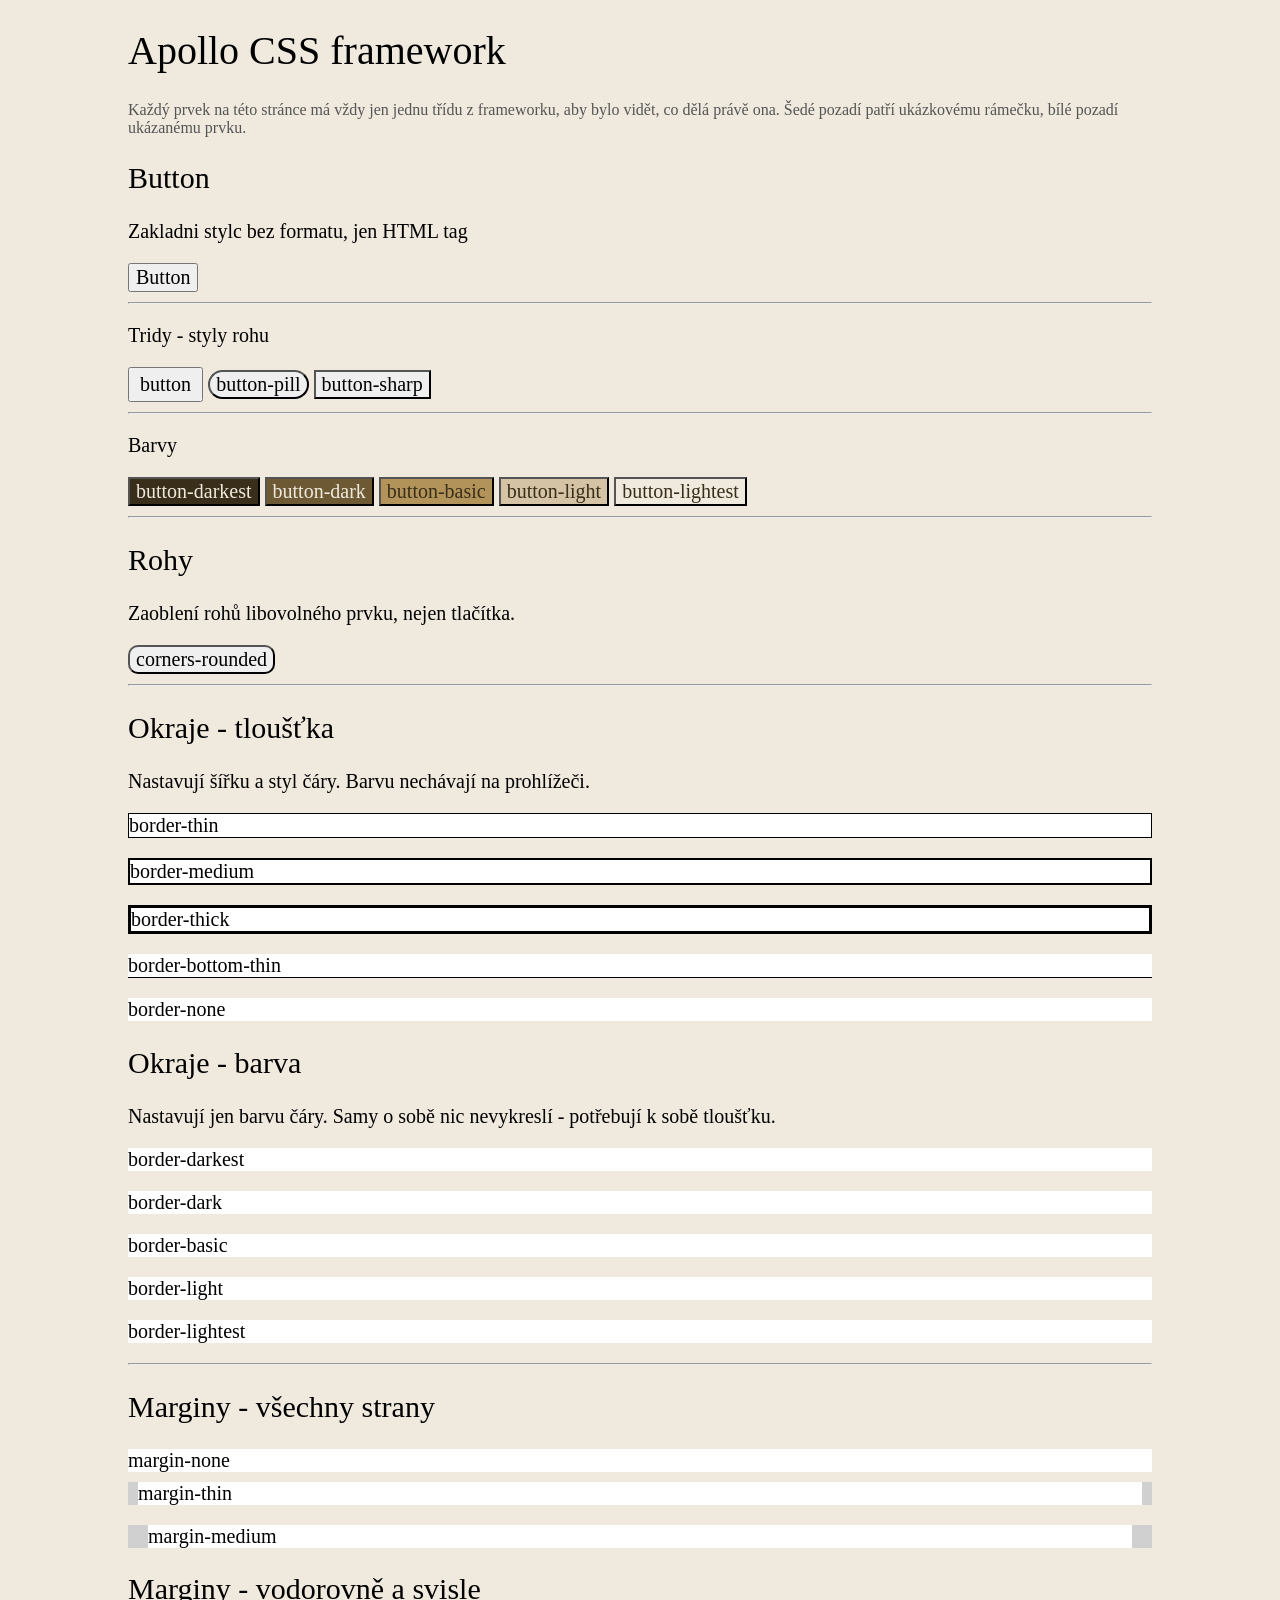
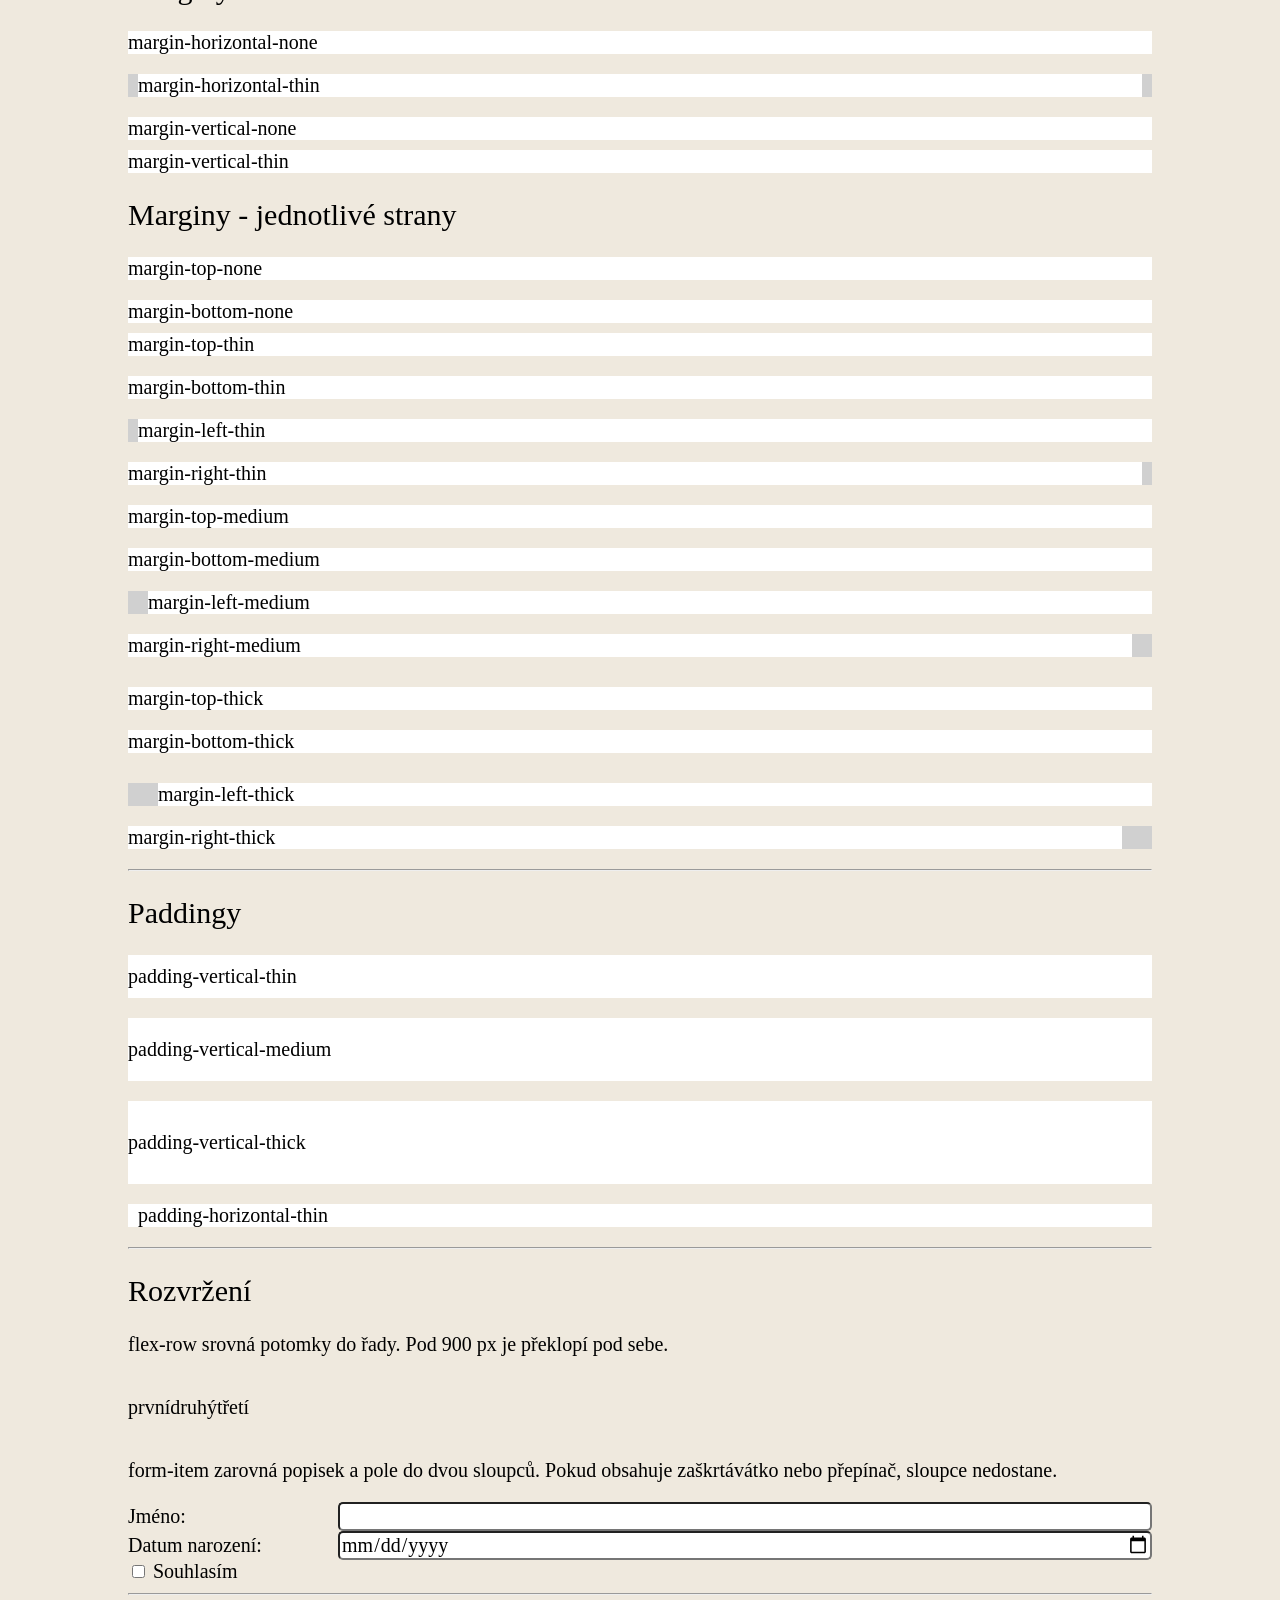
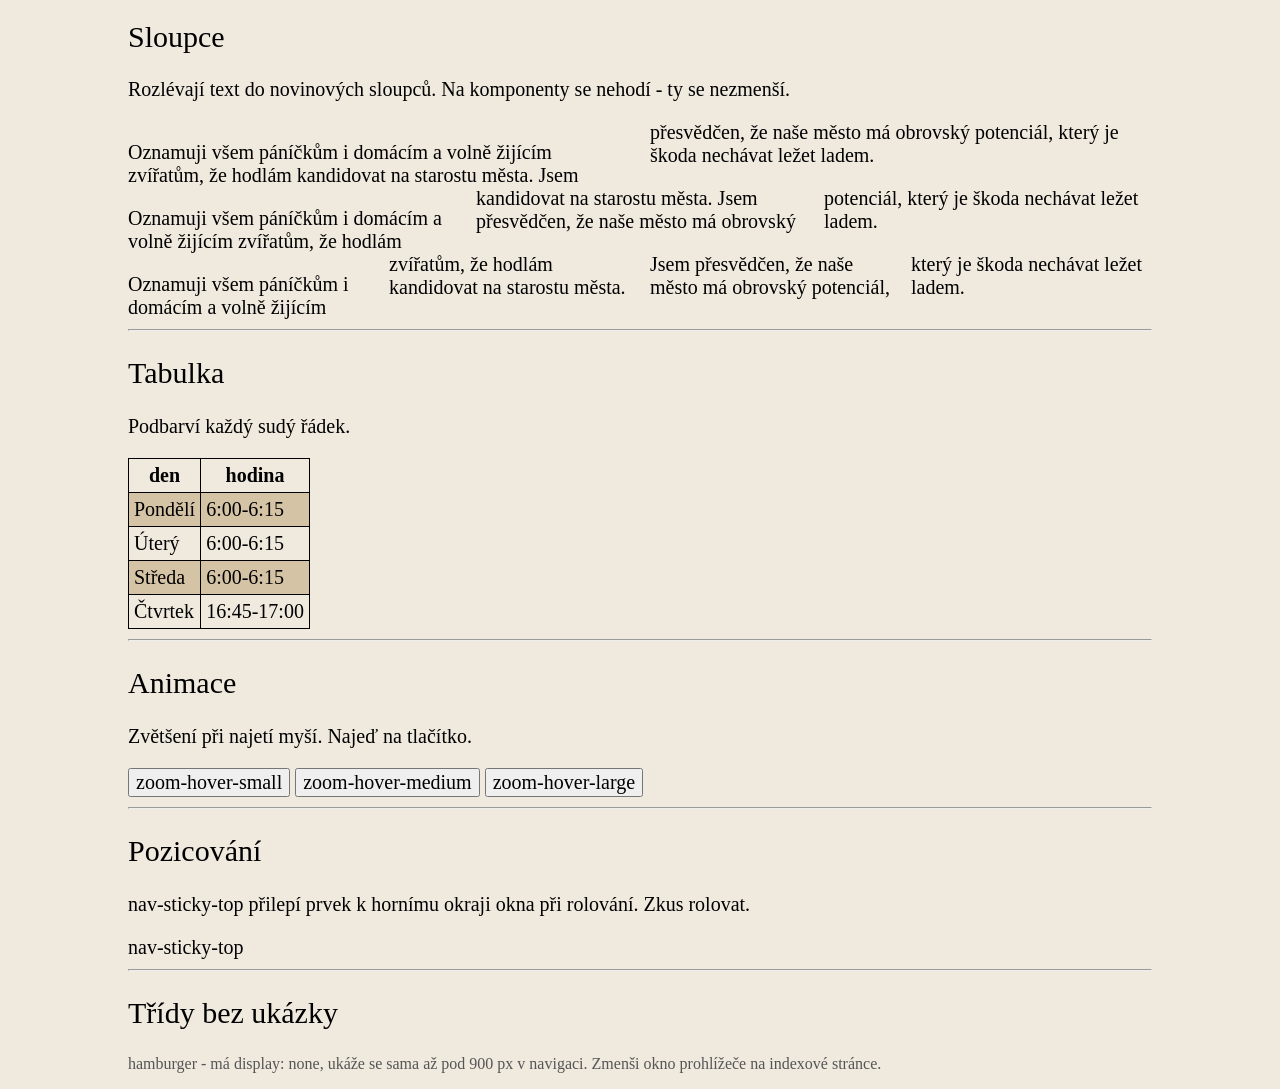
==== framework.html @ a393a8d0 "přidán přehled CSS "frameworku"" ====
<!DOCTYPE html>
<html lang="cs">
<head>
    <meta charset="UTF-8">
    <meta name="viewport" content="width=device-width, initial-scale=1.0">
    <link rel="stylesheet" href="style.css">
    <title>Apollo CSS framework</title>
    <style>
        /* Styly jen pro tuto ukázkovou stránku, nejsou součástí frameworku.
           Rámují ukázky, aby byly vidět marginy a paddingy. */
        .ukazka {
            background-color: #d0d0d0;
            margin-bottom: 0.5em;
        }
        .ukazka>* {
            background-color: #ffffff;
        }
        .popis {
            font-size: 0.8em;
            color: #555;
        }
    </style>
</head>
<body>
    <h1>Apollo CSS framework</h1>
    <p class="popis">Každý prvek na této stránce má vždy jen jednu třídu z frameworku, aby bylo
        vidět, co dělá právě ona. Šedé pozadí patří ukázkovému rámečku, bílé pozadí ukázanému prvku.</p>

    <h2>Button</h2>
    <p>Zakladni stylc bez formatu, jen HTML tag</p>
    <button>Button</button>
    <hr>
    <p>Tridy - styly rohu</p>
    <button class="button">button</button>
    <button class="button-pill">button-pill</button>
    <button class="button-sharp">button-sharp</button>
<hr>
<p>Barvy</p>
 <button class="button-darkest">button-darkest</button>
 <button class="button-dark">button-dark</button>
  <button class="button-basic">button-basic</button>
  <button class="button-light">button-light</button>
  <button class="button-lightest">button-lightest</button>

    <hr>

    <h2>Rohy</h2>
    <p>Zaoblení rohů libovolného prvku, nejen tlačítka.</p>
    <button class="corners-rounded">corners-rounded</button>

    <hr>

    <h2>Okraje - tloušťka</h2>
    <p>Nastavují šířku a styl čáry. Barvu nechávají na prohlížeči.</p>
    <div class="ukazka">
        <p class="border-thin">border-thin</p>
    </div>
    <div class="ukazka">
        <p class="border-medium">border-medium</p>
    </div>
    <div class="ukazka">
        <p class="border-thick">border-thick</p>
    </div>
    <div class="ukazka">
        <p class="border-bottom-thin">border-bottom-thin</p>
    </div>
    <div class="ukazka">
        <p class="border-none">border-none</p>
    </div>

    <h2>Okraje - barva</h2>
    <p>Nastavují jen barvu čáry. Samy o sobě nic nevykreslí - potřebují k sobě tloušťku.</p>
    <div class="ukazka">
        <p class="border-darkest">border-darkest</p>
    </div>
    <div class="ukazka">
        <p class="border-dark">border-dark</p>
    </div>
    <div class="ukazka">
        <p class="border-basic">border-basic</p>
    </div>
    <div class="ukazka">
        <p class="border-light">border-light</p>
    </div>
    <div class="ukazka">
        <p class="border-lightest">border-lightest</p>
    </div>

    <hr>

    <h2>Marginy - všechny strany</h2>
    <div class="ukazka">
        <p class="margin-none">margin-none</p>
    </div>
    <div class="ukazka">
        <p class="margin-thin">margin-thin</p>
    </div>
    <div class="ukazka">
        <p class="margin-medium">margin-medium</p>
    </div>

    <h2>Marginy - vodorovně a svisle</h2>
    <div class="ukazka">
        <p class="margin-horizontal-none">margin-horizontal-none</p>
    </div>
    <div class="ukazka">
        <p class="margin-horizontal-thin">margin-horizontal-thin</p>
    </div>
    <div class="ukazka">
        <p class="margin-vertical-none">margin-vertical-none</p>
    </div>
    <div class="ukazka">
        <p class="margin-vertical-thin">margin-vertical-thin</p>
    </div>

    <h2>Marginy - jednotlivé strany</h2>
    <div class="ukazka">
        <p class="margin-top-none">margin-top-none</p>
    </div>
    <div class="ukazka">
        <p class="margin-bottom-none">margin-bottom-none</p>
    </div>
    <div class="ukazka">
        <p class="margin-top-thin">margin-top-thin</p>
    </div>
    <div class="ukazka">
        <p class="margin-bottom-thin">margin-bottom-thin</p>
    </div>
    <div class="ukazka">
        <p class="margin-left-thin">margin-left-thin</p>
    </div>
    <div class="ukazka">
        <p class="margin-right-thin">margin-right-thin</p>
    </div>
    <div class="ukazka">
        <p class="margin-top-medium">margin-top-medium</p>
    </div>
    <div class="ukazka">
        <p class="margin-bottom-medium">margin-bottom-medium</p>
    </div>
    <div class="ukazka">
        <p class="margin-left-medium">margin-left-medium</p>
    </div>
    <div class="ukazka">
        <p class="margin-right-medium">margin-right-medium</p>
    </div>
    <div class="ukazka">
        <p class="margin-top-thick">margin-top-thick</p>
    </div>
    <div class="ukazka">
        <p class="margin-bottom-thick">margin-bottom-thick</p>
    </div>
    <div class="ukazka">
        <p class="margin-left-thick">margin-left-thick</p>
    </div>
    <div class="ukazka">
        <p class="margin-right-thick">margin-right-thick</p>
    </div>

    <hr>

    <h2>Paddingy</h2>
    <div class="ukazka">
        <p class="padding-vertical-thin">padding-vertical-thin</p>
    </div>
    <div class="ukazka">
        <p class="padding-vertical-medium">padding-vertical-medium</p>
    </div>
    <div class="ukazka">
        <p class="padding-vertical-thick">padding-vertical-thick</p>
    </div>
    <div class="ukazka">
        <p class="padding-horizontal-thin">padding-horizontal-thin</p>
    </div>

    <hr>

    <h2>Rozvržení</h2>
    <p>flex-row srovná potomky do řady. Pod 900 px je překlopí pod sebe.</p>
    <div class="flex-row">
        <p>první</p>
        <p>druhý</p>
        <p>třetí</p>
    </div>

    <p>form-item zarovná popisek a pole do dvou sloupců. Pokud obsahuje zaškrtávátko nebo
        přepínač, sloupce nedostane.</p>
    <div class="form-item">
        <label for="ukazka-jmeno">Jméno:</label>
        <input type="text" id="ukazka-jmeno">
    </div>
    <div class="form-item">
        <label for="ukazka-datum">Datum narození:</label>
        <input type="date" id="ukazka-datum">
    </div>
    <div class="form-item">
        <input type="checkbox" id="ukazka-souhlas">
        <label for="ukazka-souhlas">Souhlasím</label>
    </div>

    <hr>

    <h2>Sloupce</h2>
    <p>Rozlévají text do novinových sloupců. Na komponenty se nehodí - ty se nezmenší.</p>
    <div class="columns-2">
        <p>Oznamuji všem páníčkům i domácím a volně žijícím zvířatům, že hodlám kandidovat na
            starostu města. Jsem přesvědčen, že naše město má obrovský potenciál, který je škoda
            nechávat ležet ladem.</p>
    </div>
    <div class="columns-3">
        <p>Oznamuji všem páníčkům i domácím a volně žijícím zvířatům, že hodlám kandidovat na
            starostu města. Jsem přesvědčen, že naše město má obrovský potenciál, který je škoda
            nechávat ležet ladem.</p>
    </div>
    <div class="columns-4">
        <p>Oznamuji všem páníčkům i domácím a volně žijícím zvířatům, že hodlám kandidovat na
            starostu města. Jsem přesvědčen, že naše město má obrovský potenciál, který je škoda
            nechávat ležet ladem.</p>
    </div>

    <hr>

    <h2>Tabulka</h2>
    <p>Podbarví každý sudý řádek.</p>
    <table class="table-striped-light">
        <tr>
            <th>den</th>
            <th>hodina</th>
        </tr>
        <tr>
            <td>Pondělí</td>
            <td>6:00-6:15</td>
        </tr>
        <tr>
            <td>Úterý</td>
            <td>6:00-6:15</td>
        </tr>
        <tr>
            <td>Středa</td>
            <td>6:00-6:15</td>
        </tr>
        <tr>
            <td>Čtvrtek</td>
            <td>16:45-17:00</td>
        </tr>
    </table>

    <hr>

    <h2>Animace</h2>
    <p>Zvětšení při najetí myší. Najeď na tlačítko.</p>
    <button class="zoom-hover-small">zoom-hover-small</button>
    <button class="zoom-hover-medium">zoom-hover-medium</button>
    <button class="zoom-hover-large">zoom-hover-large</button>

    <hr>

    <h2>Pozicování</h2>
    <p>nav-sticky-top přilepí prvek k hornímu okraji okna při rolování. Zkus rolovat.</p>
    <div class="nav-sticky-top">nav-sticky-top</div>

    <hr>

    <h2>Třídy bez ukázky</h2>
    <p class="popis">hamburger - má display: none, ukáže se sama až pod 900 px v navigaci.
        Zmenši okno prohlížeče na indexové stránce.</p>

</body>
</html>
---- style.css ----
:root {
    /* barvy */
    --color-basic: var(--camel);
    /* --color-lightest: var(--soft-linen);
    --color-light: var(--pale-oak); 
     --color-dark: var(--olive-wood);
    --color-darkest: var(--dark-khaki); */
    /* konkrétní pojmenované barvy z Coolors */
    /* https://coolors.co/d0d0b3-b2945b-5b6a11-b6d369-93c48b*/
    --soft-linen: #F2EDE3;
    --pale-oak: #D8C8AC;
    --camel: #B2945B;
    --olive-wood: #7D663B;
    --dark-khaki: #453921;
    --cream: #eaf4b9;
    --olive-leaf:#5b6a11;
    --lime-moss:#9abe37;
    --turquoise-surf:#28A3CC;
    --reddish-brown:#A5402D;
    --burgundy:#721121;
    --princeton-orange:#FF850A;
    --lobster-pink:#F15156;
    --apricot-cream:#FFCF99;

    --color-lightest: color-mix(in oklab, var(--color-basic), white 80%);
    --color-light:    color-mix(in oklab, var(--color-basic), white 45%);
    --color-dark:     color-mix(in oklab, var(--color-basic), black 30%);
    --color-darkest:  color-mix(in oklab, var(--color-basic), black 55%);



      /* sémantické barvy odvozené z camel — stejná světlost a tlumenost, jiný tón */
    --success: oklch(from var(--color-basic) l c 145);                       /* šalvějová zelená */
    --warning: oklch(from var(--color-basic) l calc(c * 1.5) 65);            /* jantarová */
    --error:   oklch(from var(--color-basic) calc(l - 0.1) calc(c * 1.8) 28); /* cihlová */

    /* tloušťky paddingu a marginu */
    --padding-margin-thin: 0.5em;
    --padding-margin-medium: 1em;
    --padding-margin-thick: 1.5em;
    /* tloušťky čar */
    --border-thin: 0.05em;
    /* font */
    --default-font-family: Cambria, Cochin, Georgia, Times, 'Times New Roman', serif;
}

/* smallest-smaller-medium-larger-largest */
/* lightest-light-medium-dark-darkest */

/* stylovani prvku */
body {
    width: 80%;
    background-color: var(--color-lightest);
    margin: auto;
    font-family: var(--default-font-family);
    font-size: 20px;
}

input,
button,
select,
textarea {
    font-family: inherit;
    font-size: 100%;
}

select {
    justify-self: start;   /* v grid buňce: nenatahuj se, drž se vlevo */
}

::selection {
    color: var(--color-lightest);
    background-color: var(--color-dark);
}

nav {
    width: 100%;
    background-color: var(--color-light);
}

nav>ul {
    list-style-type: none;
    display: flex;
    flex-direction: row;
    flex-wrap: wrap;
    justify-content: space-between;
}

blockquote {
    font-size: 25px;
    font-family: Georgia, 'Times New Roman', Times, serif;
    text-align: center;
}

table {
    table-layout: auto;
}

table,
td,
th {
    border: 1px solid black;
    border-collapse: collapse;
    padding: 0.25em;
}

/* button {
    padding: 0 1em;
    border-bottom-left-radius: 50%;
    border-bottom-right-radius: 50%;
    border-top-left-radius: 50%;
    border-top-right-radius: 50%;
} */

form input[type="checkbox"],
form input[type="radio"] {
    display: inline;
    margin: 0em 0.25em;
}

select {
    border-color: var(--color-darkest);
    border-width: 0.05em;
    background-color: var(--color-lightest);
    border-bottom-left-radius: 5px;
    border-bottom-right-radius: 5px;
    border-top-left-radius: 5px;
    border-top-right-radius: 5px;
}

textarea {
    margin-top: 0.5em;
    margin-bottom: 0.5em;
    display: block;
    border-bottom-left-radius: 5px;
    border-bottom-right-radius: 5px;
    border-top-left-radius: 5px;
    border-top-right-radius: 5px;
    width: 100%;
    /* vyplní rodiče na úzkém displeji */
    max-width: 30em;
    /* ...ale na širokém se zastaví */
    box-sizing: border-box;
    resize: vertical;
}

input {
    border-bottom-left-radius: 5px;
    border-bottom-right-radius: 5px;
    border-top-left-radius: 5px;
    border-top-right-radius: 5px;
}

nav>ul>li>a {
    text-decoration: none;
    font-size: 24px;
    text-wrap: wrap;
    padding: 0.2em;
    color: var(--color-darkest);
}

h1 {
    font-weight: lighter;
}

h2 {
    font-weight: lighter;
}

h3{
    font-weight: lighter;
}

/* idecka */

#apollo {
    margin-top: 5%;
    min-width: 200px;
    width: 100%;
}

#banner {
    width: 100%;
}

#messages {
    display: block;
}

#pawprint {
    width: 20%;
    height: 20%;
    transform: rotate(325deg);
}

#signature {
    width: 65%;
}

#icons {
    display: flex;
    flex-direction: row;
    height: 50px;
    justify-content: space-between;
}


#table-consultation {
    min-width: 200px;
    display: flex;
    flex-direction: row;
    flex-wrap: wrap;
    gap: 1em;
}

#consultation-reservation {
    min-width: 200px;
}

/* budouci framework */

/* sjednocení barvy zaškrtlých inputů se schématem */
input {
    accent-color: var(--color-basic);
}

/* desktop: hamburger a checkbox neexistují, menu je normální lišta */
.hamburger,
#menu-toggle {
    display: none;
}

.form-item {
    /* display: block;
    width: 100%; */
     display: grid;
    grid-template-columns: 10em 1fr;  /* sloupec labelů, sloupec inputů */
    gap: 0.5em;
    align-items: center;              /* svisle na střed řádku */
}

/* ...ale form-item, který V SOBĚ MÁ checkbox nebo radio, grid nedostane */
.form-item:has(input[type="checkbox"]),
.form-item:has(input[type="radio"]) {
    display: block;
}

.flex-row {
    display: flex;
    flex-direction: row;
}

/* #region tlačítka */
.button {
    padding: 0.2em 0.5em;
}

.button-pill {
    border-bottom-left-radius: 20px;
    border-bottom-right-radius: 20px;
    border-top-left-radius: 20px;
    border-top-right-radius: 20px;
}

.button-sharp {
    border-bottom-left-radius: 0px;
    border-bottom-right-radius: 0px;
    border-top-left-radius: 0px;
    border-top-right-radius: 0px;
}

/* #endregion */

/* #region tlačítka - barvy */

.button-darkest {
    background-color: var(--color-darkest);
    color: var(--color-lightest);
}

.button-dark {
    background-color: var(--color-dark);
    color: var(--color-lightest);
}

.button-basic {
    background-color: var(--color-basic);
    color: var(--color-darkest);
}

.button-light {
    background-color: var(--color-light);
    color: var(--color-darkest);
}

.button-lightest {
    background-color: var(--color-lightest);
    color: var(--color-darkest);
}

/* #endregion */


/* #region buttony - animace */
.button:hover {
    box-shadow: 4px 4px #1c170d;
}

.button:active {
    box-shadow: none;
    top: 6px;
}

/* #endregion */


/* #region rohy */

.corners-rounded {
    border-bottom-left-radius: 10px;
    border-bottom-right-radius: 10px;
    border-top-left-radius: 10px;
    border-top-right-radius: 10px;
}

/* #endregion */

/* #region margins */

.margin-none {
    margin: 0em
}

.margin-horizontal-none {
    margin-left: 0em;
    margin-right: 0em;
}

.margin-vertical-none {
    margin-top: 0em;
    margin-bottom: 0em;
}

.margin-top-none {
    margin-top: 0em;
}

.margin-bottom-none {
    margin-bottom: 0em;
}

.margin-thin {
    margin: var(--padding-margin-thin)
}

.margin-horizontal-thin {
    margin-left: var(--padding-margin-thin);
    margin-right: var(--padding-margin-thin);
}

.margin-right-thin {
    margin-right: var(--padding-margin-thin);
}

.margin-left-thin {
    margin-left: var(--padding-margin-thin);
}

.margin-top-thin {
    margin-top: var(--padding-margin-thin);
}

.margin-bottom-thin {
    margin-bottom: var(--padding-margin-thin);
}

.margin-right-medium {
    margin-right: var(--padding-margin-medium);
}

.margin-left-medium {
    margin-left: var(--padding-margin-medium);
}

.margin-top-medium {
    margin-top: var(--padding-margin-medium);
}

.margin-bottom-medium {
    margin-bottom: var(--padding-margin-medium);
}

.margin-right-thick {
    margin-right: var(--padding-margin-thick);
}

.margin-left-thick {
    margin-left: var(--padding-margin-thick);
}

.margin-top-thick {
    margin-top: var(--padding-margin-thick);
}

.margin-bottom-thick {
    margin-bottom: var(--padding-margin-thick);
}


.margin-vertical-thin {
    margin-top: var(--padding-margin-thin);
    margin-bottom: var(--padding-margin-thin);
}

.margin-medium {
    margin: var(--padding-margin-medium);
}

.padding-vertical-thin {
    padding-top: var(--padding-margin-thin);
    padding-bottom: var(--padding-margin-thin);
}

.padding-vertical-medium {
    padding-top: var(--padding-margin-medium);
    padding-bottom: var(--padding-margin-medium);
}

.padding-vertical-thick {
    padding-top: var(--padding-margin-thick);
    padding-bottom: var(--padding-margin-thick);
}

.padding-horizontal-thin {
    padding-left: var(--padding-margin-thin);
    padding-right: var(--padding-margin-thin);
}

.nav-sticky-top {
    position: sticky;
    top: 0;
    z-index: 10;
}

/* #endregion */

/* tabulka s prouzky */

.table-striped-light tr:nth-child(even) {
    background-color: var(--color-light);
}

/* #region okraje */

.border-darkest {
    border-color: var(--color-darkest);
}

.border-dark {
    border-color: var(--color-dark);
}

.border-basic {
    border-color: var(--color-basic);
}

.border-light {
    border-color: var(--color-light);
}

.border-lightest {
    border-color: var(--color-lightest);
}

.border-none {
    border-width: 0px;
}

.border-thin {
    border-width: var(--border-thin);
    border-style: solid;
}

.border-bottom-thin {
    border-top: 0px;
    border-left: 0px;
    border-right: 0px;
    border-bottom-width: var(--border-thin);
    border-style: solid;
}

.border-medium {
    border-width: 0.1em;
    border-style: solid;
}

.border-thick {
    border-width: 0.15em;
    border-style: solid;
}

/* #endregion */


/* #region sloupce  */
.columns-2 {
    column-count: 2;
}

.columns-3 {
    column-count: 3;
}

.columns-4 {
    column-count: 4;
}

/* #endregion */

/* #region animace */
.zoom-hover-small:hover {
    transform: scale(1.25, 1.25);
    transition-duration: 0.3s;
}

.zoom-hover-small:not(:hover) {
    transform: scale(1, 1);
    transition-duration: 0.3s;
}

.zoom-hover-medium:hover {
    transform: scale(1.5, 1.5);
    transition-duration: 0.3s;
}

.zoom-hover-medium:not(:hover) {
    transform: scale(1, 1);
    transition-duration: 0.3s;
}

.zoom-hover-large:hover {
    transform: scale(2, 2);
    transition-duration: 0.3s;
}

.zoom-hover-large:not(:hover) {
    transform: scale(1, 1);
    transition-duration: 0.3s;
}

/* #endregion */

/* #region media queries */

@media (max-width: 900px) {
    nav>ul {
        display: none;             /* menu schované... */
    }

    .flex-row {
        flex-direction: column;
    }
.hamburger {
        display: block;            /* objeví se ☰ */
        font-size: 24px;
        cursor: pointer;
        color: var(--color-darkest);
        padding: 0.2em;
    }

       #menu-toggle:checked ~ ul {    /* ...dokud se neklikne na ☰ */
        display: flex;
        flex-direction: column;    /* tvoje původní pravidlo, jen se přesune sem */
    }
}

@media (max-width: 500px) {
    nav>ul {
        flex-direction: column;
    }

    .flex-row {
        flex-direction: column;
    }
    .form-item {
        grid-template-columns: 1fr;   /* jeden sloupec = label nad inputem */
    }
}

/* #endregion */
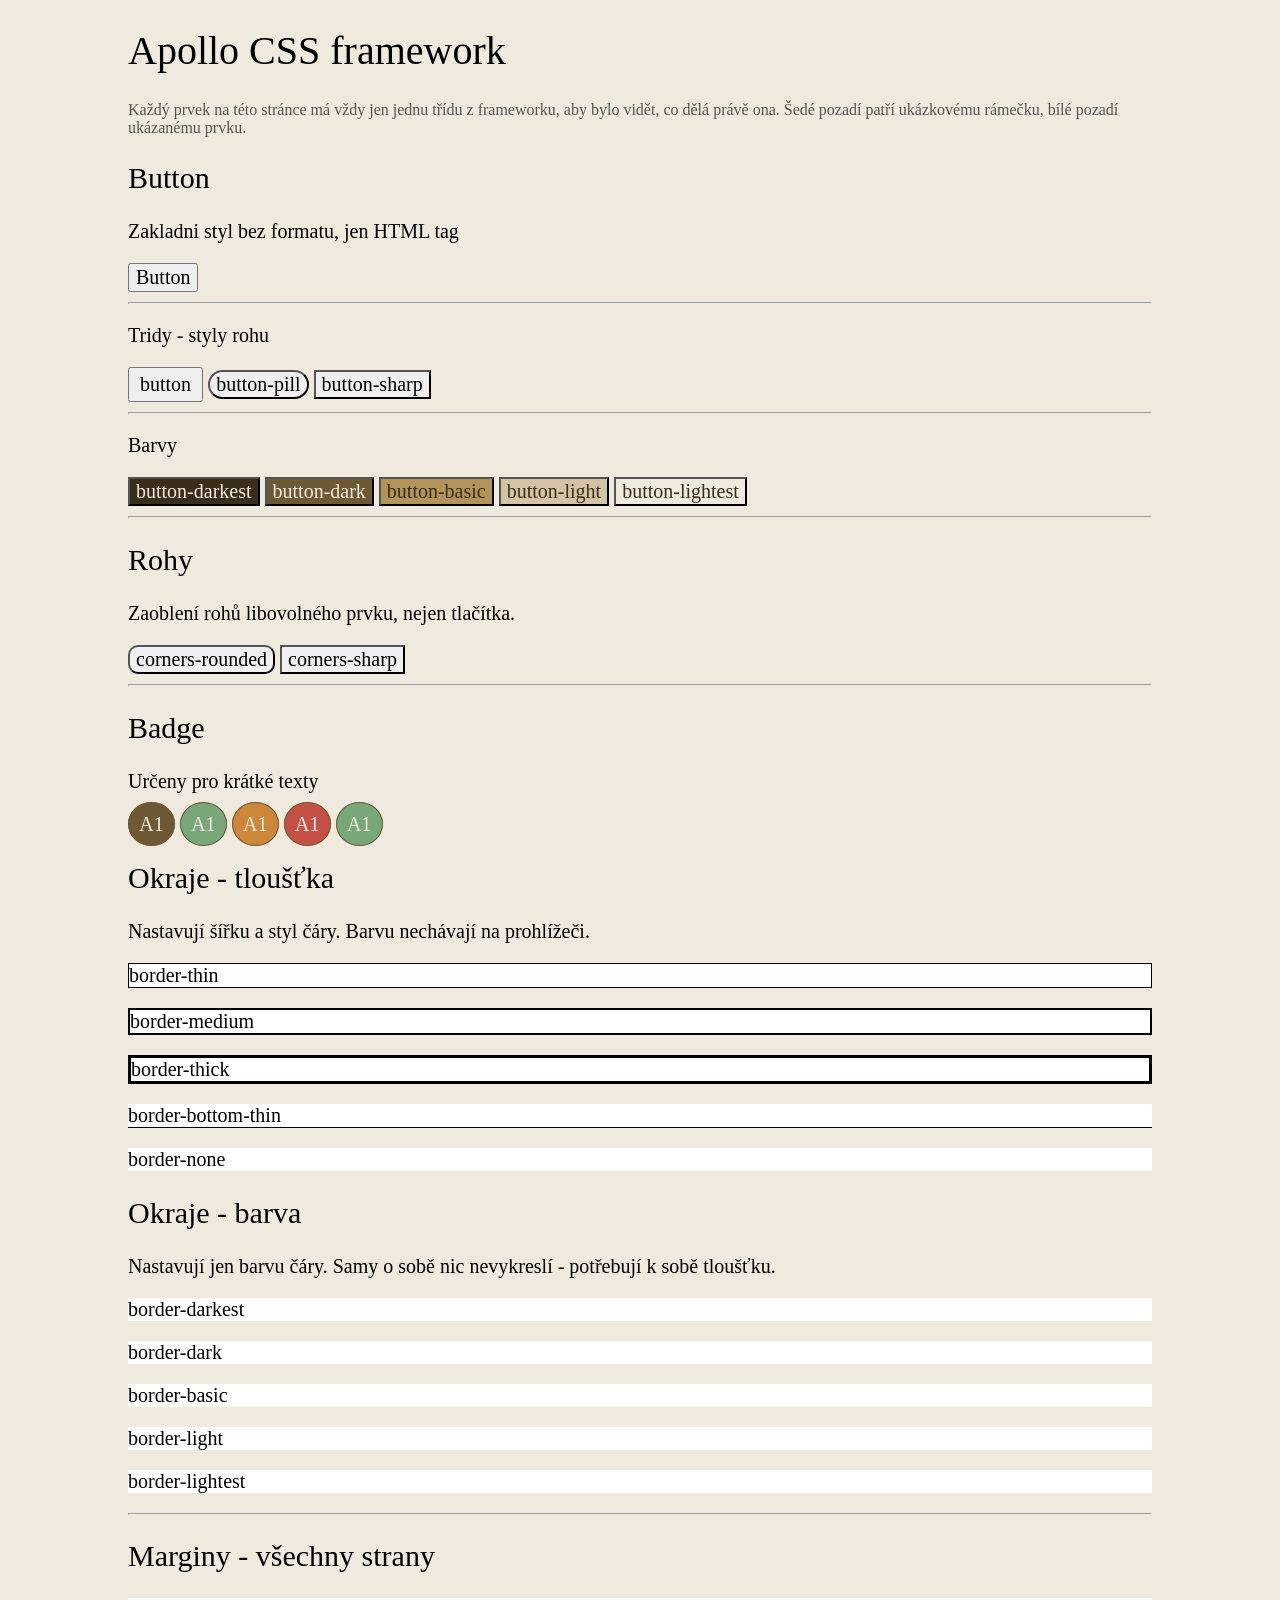
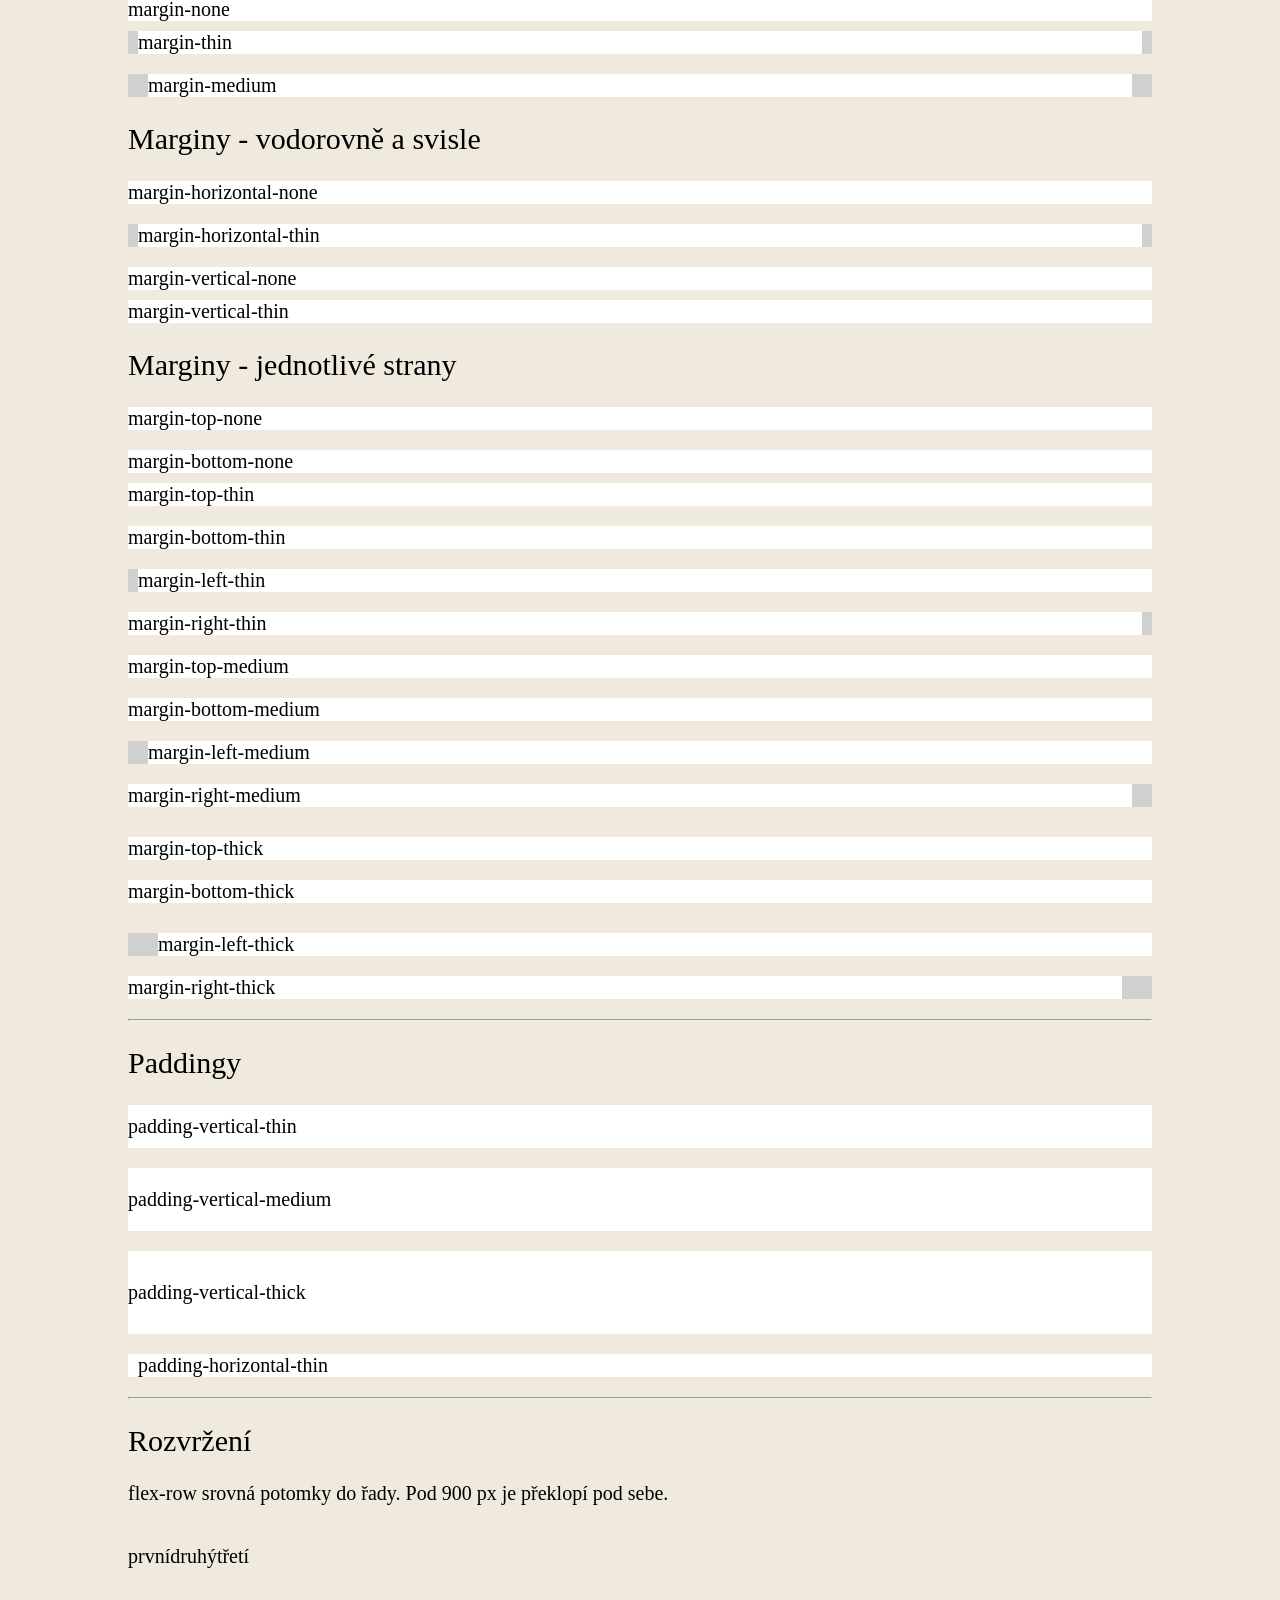
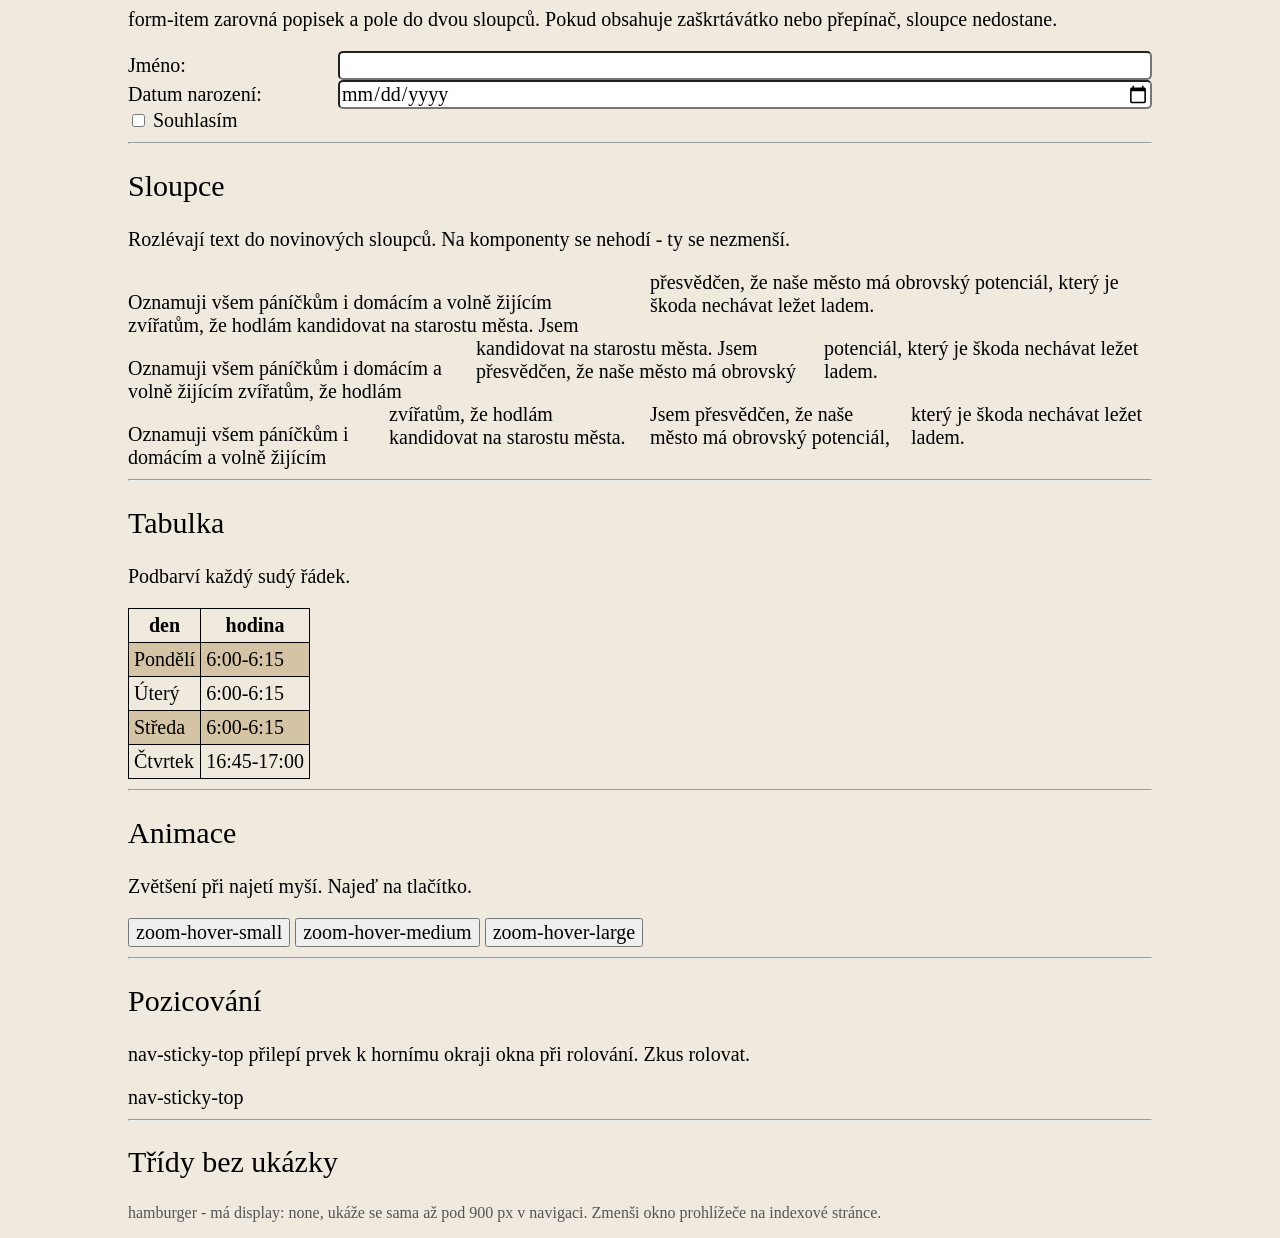
==== commit 9885a528: "přidán badge" ====
--- a/framework.html
+++ b/framework.html
@@ -27,7 +27,7 @@
         vidět, co dělá právě ona. Šedé pozadí patří ukázkovému rámečku, bílé pozadí ukázanému prvku.</p>
 
     <h2>Button</h2>
-    <p>Zakladni stylc bez formatu, jen HTML tag</p>
+    <p>Zakladni styl bez formatu, jen HTML tag</p>
     <button>Button</button>
     <hr>
     <p>Tridy - styly rohu</p>
@@ -47,8 +47,18 @@
     <h2>Rohy</h2>
     <p>Zaoblení rohů libovolného prvku, nejen tlačítka.</p>
     <button class="corners-rounded">corners-rounded</button>
-
-    <hr>
+        <button class="corners-sharp">corners-sharp</button>
+
+    <hr>
+
+    <h2>Badge</h2>
+    <p>Určeny pro krátké texty</p>
+    <span class="badge-dark">A1</span>
+    <span class="badge-success">A1</span>
+    <span class="badge-warning">A1</span>
+    <span class="badge-error">A1</span>
+    <span class="badge-success">A1</span>
+
 
     <h2>Okraje - tloušťka</h2>
     <p>Nastavují šířku a styl čáry. Barvu nechávají na prohlížeči.</p>
--- a/style.css
+++ b/style.css
@@ -317,13 +317,54 @@
 /* #region rohy */
 
 .corners-rounded {
-    border-bottom-left-radius: 10px;
-    border-bottom-right-radius: 10px;
-    border-top-left-radius: 10px;
-    border-top-right-radius: 10px;
-}
-
-/* #endregion */
+    border-radius: 10px;
+}
+
+.corners-sharp {
+    border-radius: 0px;
+}
+
+/* #endregion */
+
+.badge-dark{
+    border-color: var(--color-dark);
+    border-width: var(--border-thin);
+    border-style: solid;
+    border-radius: 50%;
+    background-color: var(--color-dark);
+    padding: 1%;
+    color: var(--color-lightest);
+}
+
+.badge-success{
+    border-color: var(--color-dark);
+    border-width: var(--border-thin);
+    border-style: solid;
+    border-radius: 50%;
+    background-color: var(--success);
+    padding: 1%;
+    color: var(--color-lightest);
+}
+
+.badge-warning{
+    border-color: var(--color-dark);
+    border-width: var(--border-thin);
+    border-style: solid;
+    border-radius: 50%;
+    background-color: var(--warning);
+    padding: 1%;
+    color: var(--color-lightest);
+}
+
+.badge-error{
+    border-color: var(--color-dark);
+    border-width: var(--border-thin);
+    border-style: solid;
+    border-radius: 50%;
+    background-color: var(--error);
+    padding: 1%;
+    color: var(--color-lightest);
+}
 
 /* #region margins */
 
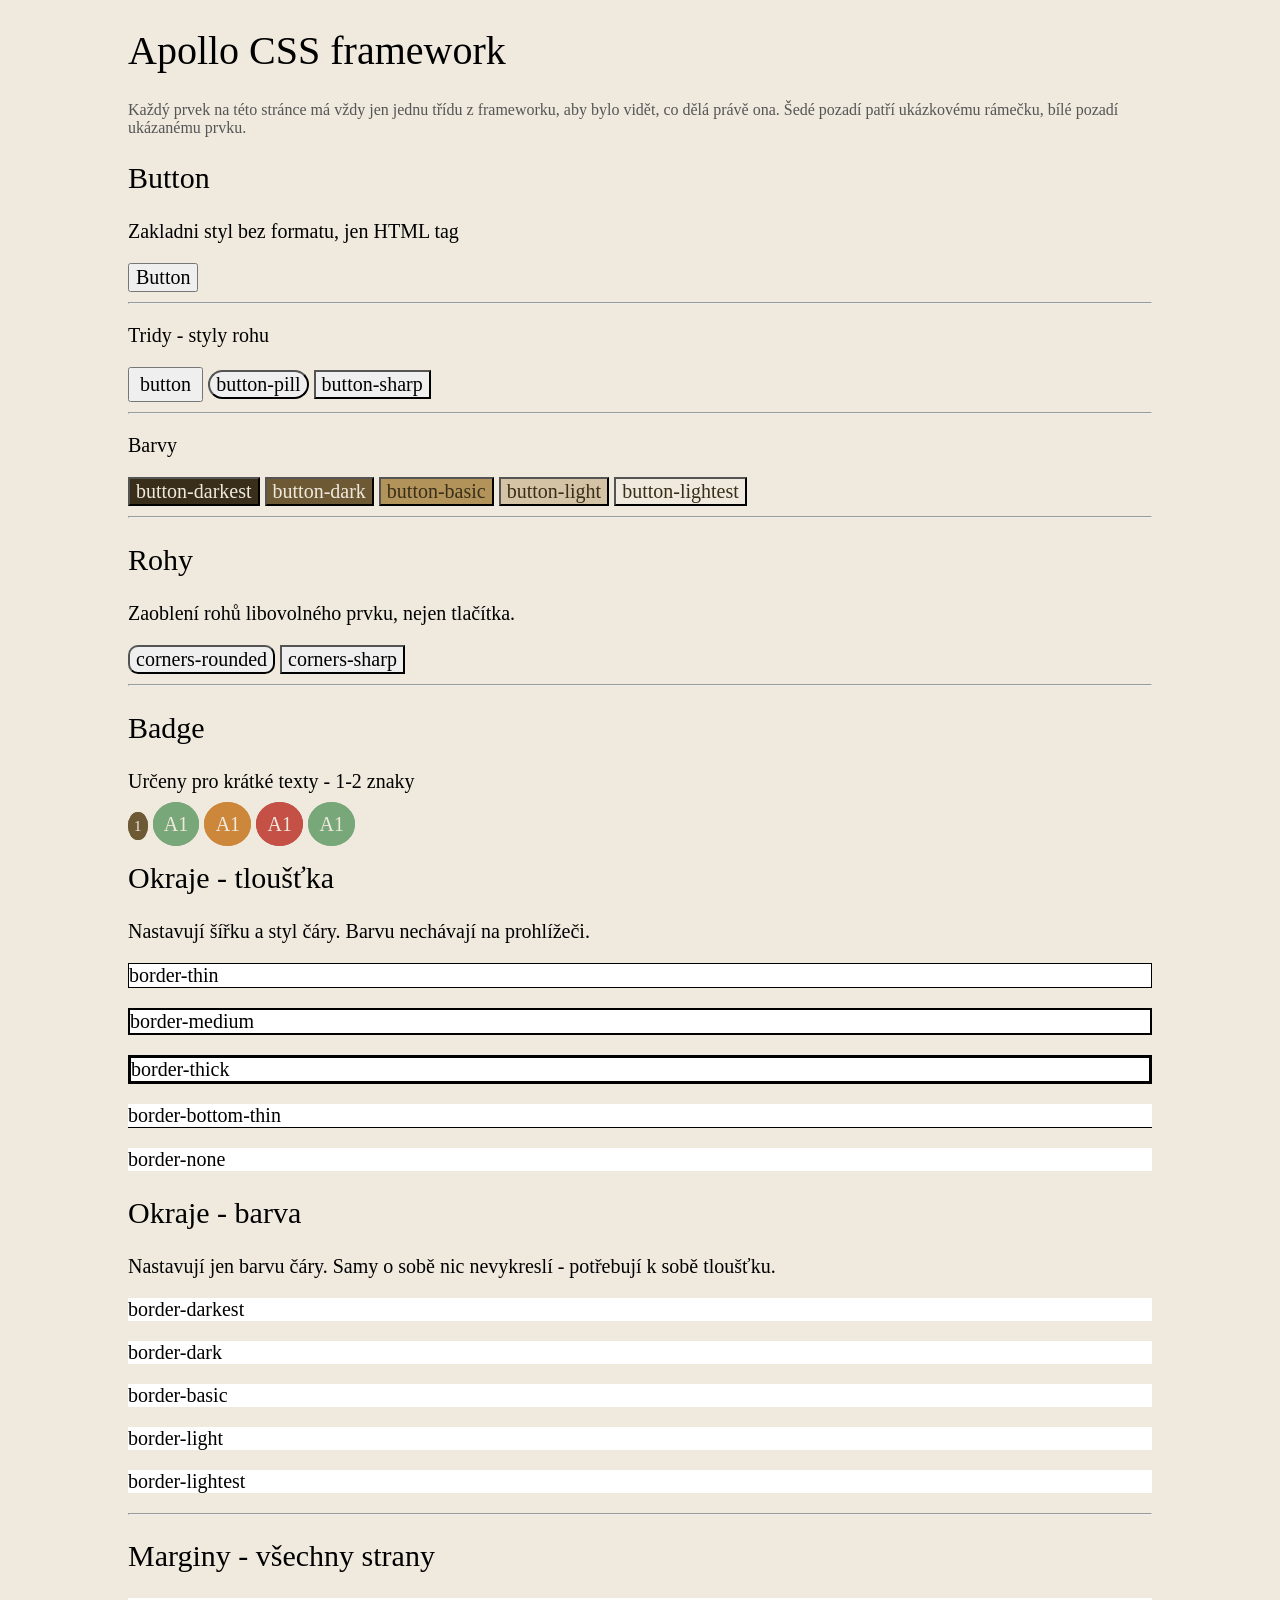
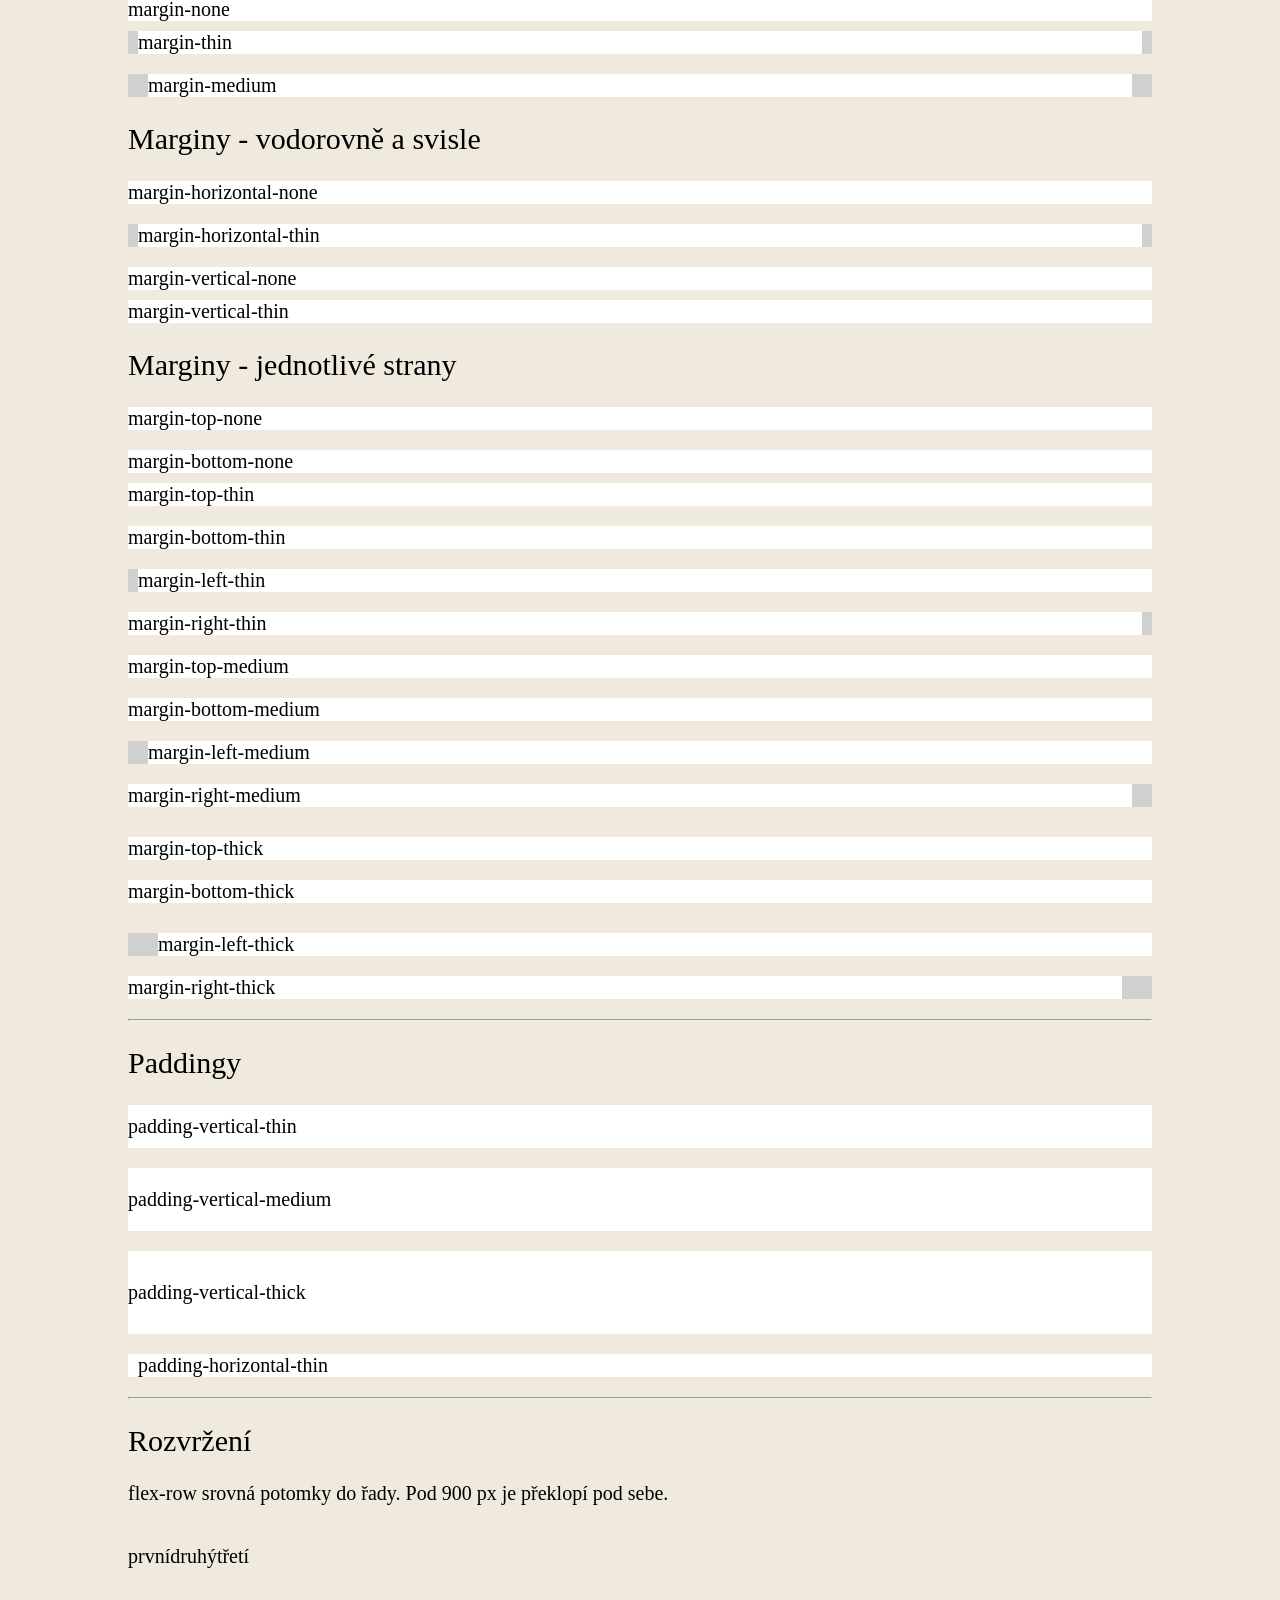
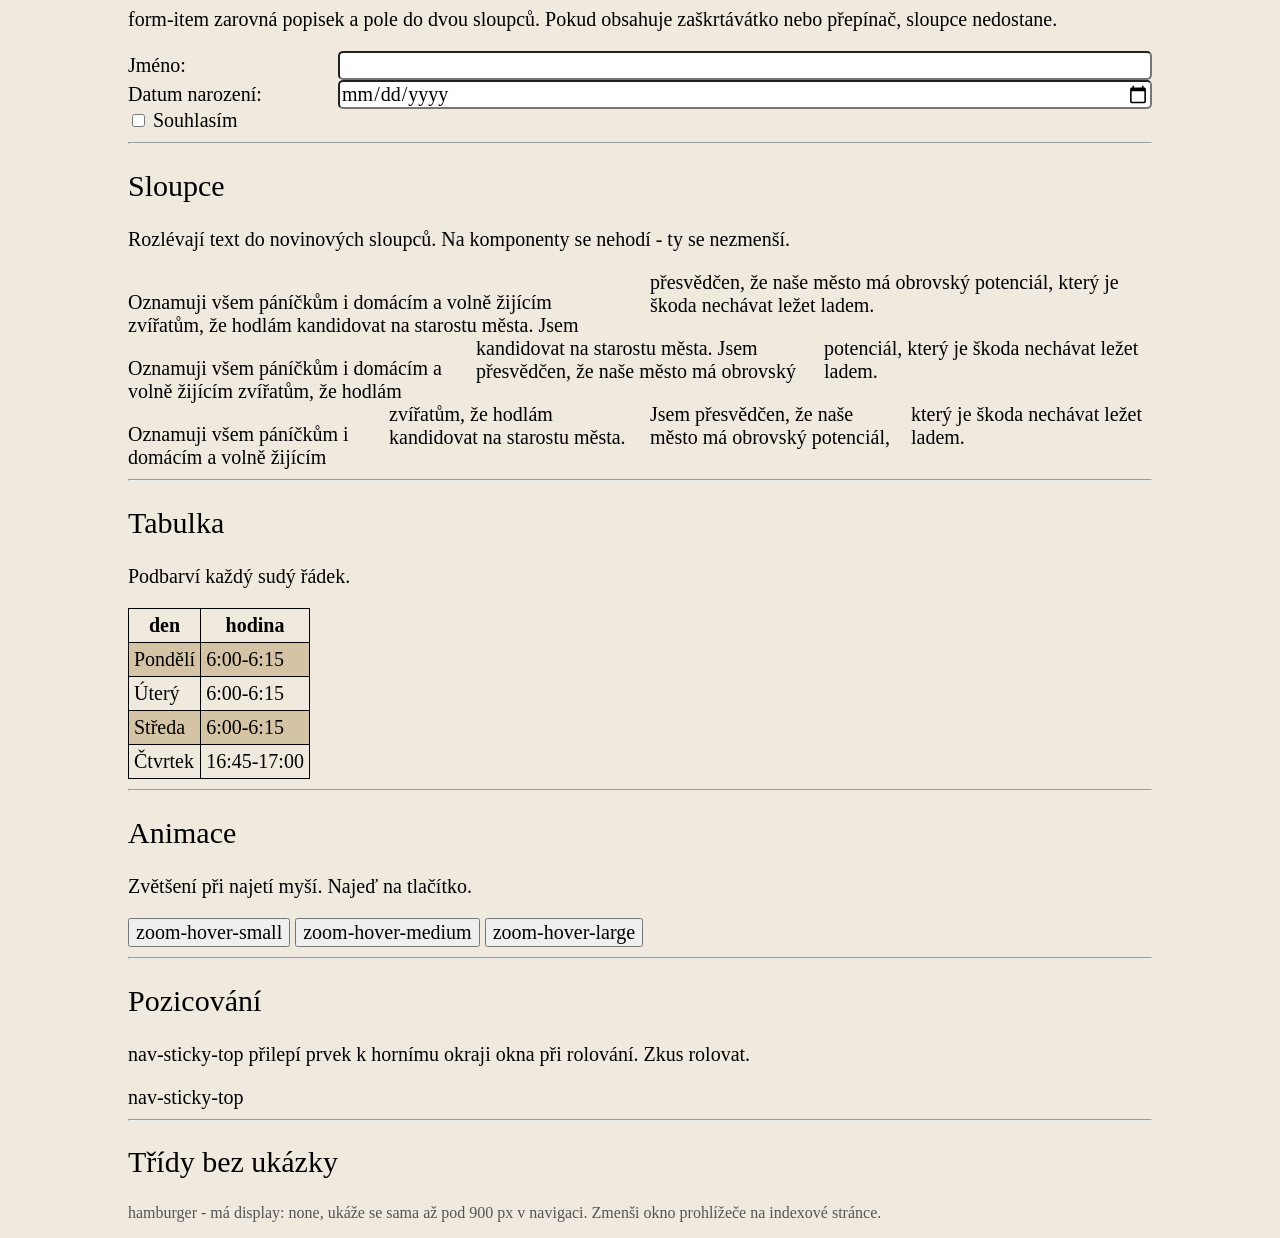
==== commit 49cebd32: "ladění badge (nehotové!)" ====
--- a/framework.html
+++ b/framework.html
@@ -52,8 +52,8 @@
     <hr>
 
     <h2>Badge</h2>
-    <p>Určeny pro krátké texty</p>
-    <span class="badge-dark">A1</span>
+    <p>Určeny pro krátké texty - 1-2 znaky</p>
+    <span class="badge-dark">1</span>
     <span class="badge-success">A1</span>
     <span class="badge-warning">A1</span>
     <span class="badge-error">A1</span>
--- a/style.css
+++ b/style.css
@@ -30,9 +30,9 @@
 
 
       /* sémantické barvy odvozené z camel — stejná světlost a tlumenost, jiný tón */
-    --success: oklch(from var(--color-basic) l c 145);                       /* šalvějová zelená */
-    --warning: oklch(from var(--color-basic) l calc(c * 1.5) 65);            /* jantarová */
-    --error:   oklch(from var(--color-basic) calc(l - 0.1) calc(c * 1.8) 28); /* cihlová */
+    --color-success: oklch(from var(--color-basic) l c 145);                       /* šalvějová zelená */
+    --color-warning: oklch(from var(--color-basic) l calc(c * 1.5) 65);            /* jantarová */
+    --color-error:   oklch(from var(--color-basic) calc(l - 0.1) calc(c * 1.8) 28); /* cihlová */
 
     /* tloušťky paddingu a marginu */
     --padding-margin-thin: 0.5em;
@@ -326,45 +326,61 @@
 
 /* #endregion */
 
+/* #region badges*/
+
+.badge-lightest{
+    border-color: var(--color-lightest);
+    border-width: var(--border-thin);
+    border-style: solid;
+    border-radius: 50%;
+    background-color: var(--color-lightest);
+    padding: 1%;
+    color: var(--color-lightest);
+}
+
+
 .badge-dark{
     border-color: var(--color-dark);
     border-width: var(--border-thin);
     border-style: solid;
     border-radius: 50%;
     background-color: var(--color-dark);
+    padding: 5px;
+    font-size: 15px;
+    color: var(--color-lightest);
+}
+
+.badge-success{
+    border-color: var(--color-success);
+    border-width: var(--border-thin);
+    border-style: solid;
+    border-radius: 50%;
+    background-color: var(--color-success);
     padding: 1%;
     color: var(--color-lightest);
 }
 
-.badge-success{
-    border-color: var(--color-dark);
+.badge-warning{
+    border-color: var(--color-warning);
     border-width: var(--border-thin);
     border-style: solid;
     border-radius: 50%;
-    background-color: var(--success);
+    background-color: var(--color-warning);
     padding: 1%;
     color: var(--color-lightest);
 }
 
-.badge-warning{
-    border-color: var(--color-dark);
+.badge-error{
+    border-color: var(--color-error);
     border-width: var(--border-thin);
     border-style: solid;
     border-radius: 50%;
-    background-color: var(--warning);
+    background-color: var(--color-error);
     padding: 1%;
     color: var(--color-lightest);
 }
-
-.badge-error{
-    border-color: var(--color-dark);
-    border-width: var(--border-thin);
-    border-style: solid;
-    border-radius: 50%;
-    background-color: var(--error);
-    padding: 1%;
-    color: var(--color-lightest);
-}
+/* #endregion */
+
 
 /* #region margins */
 
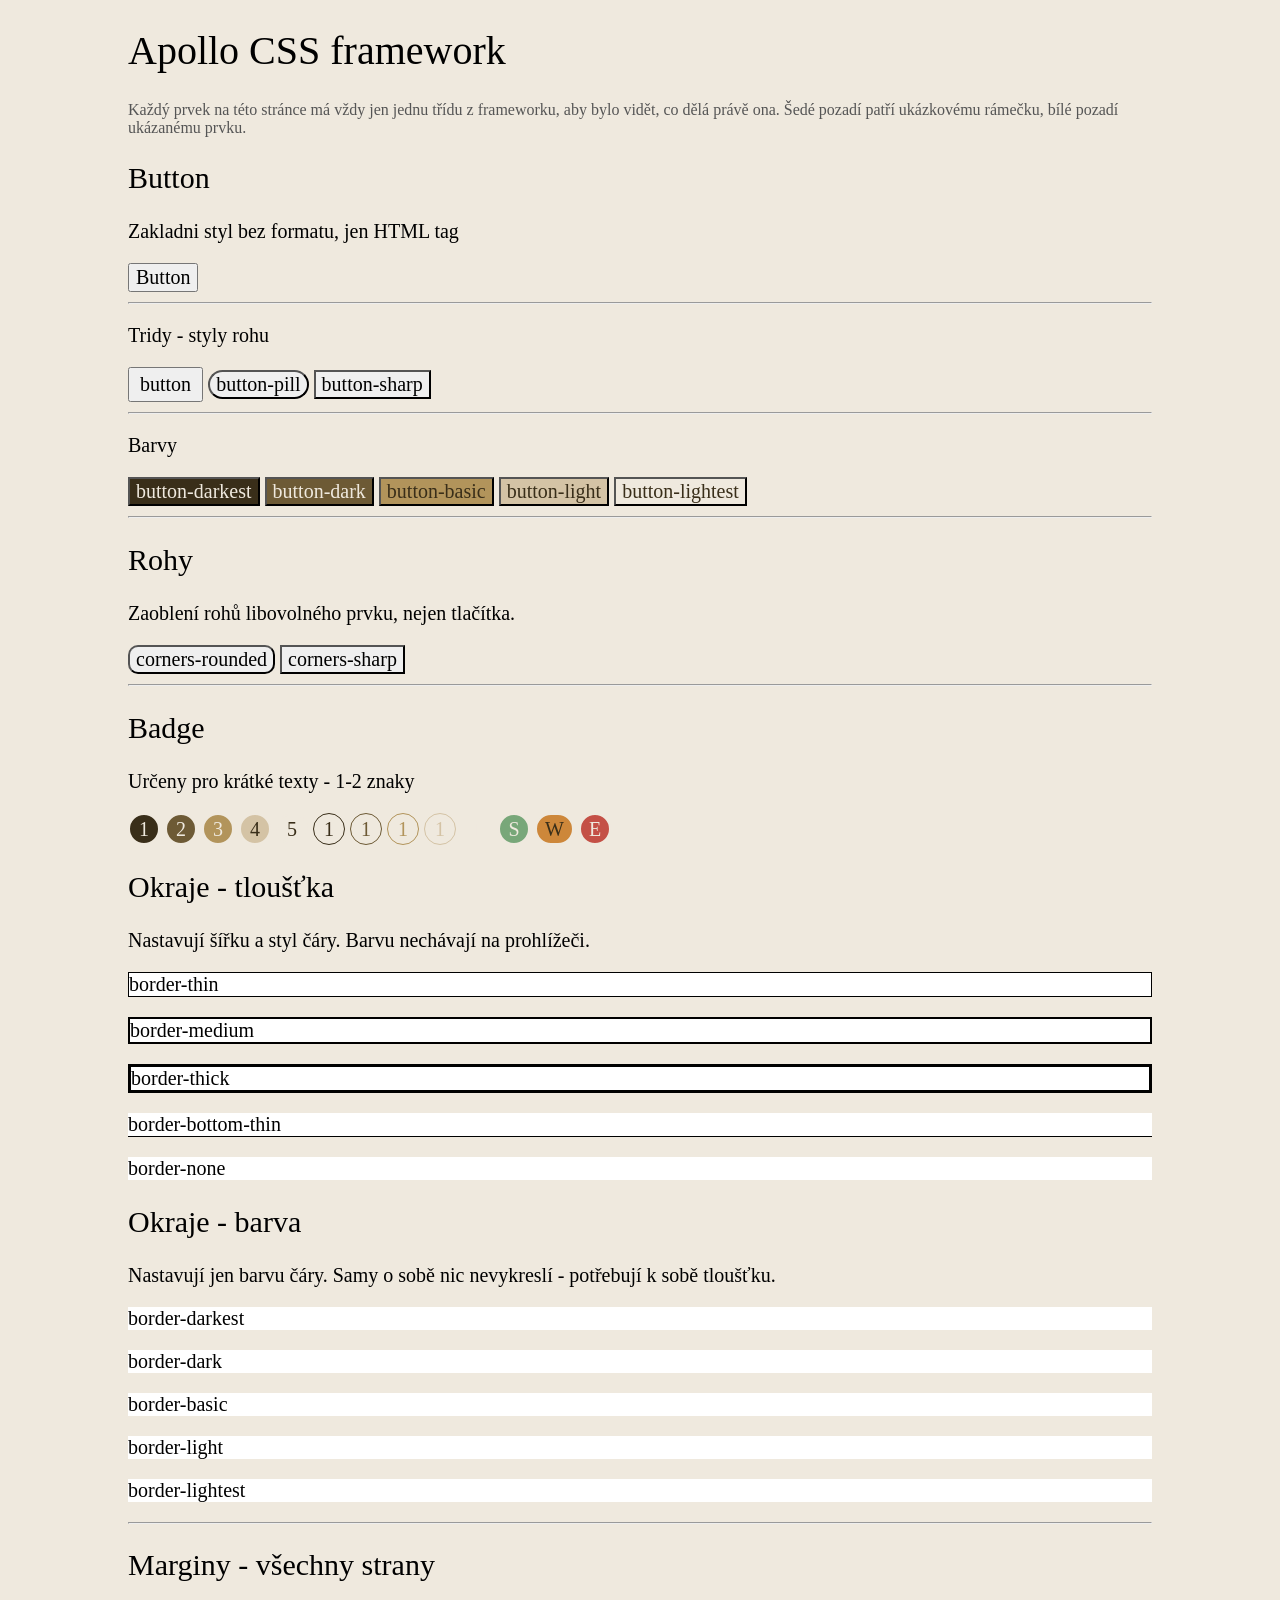
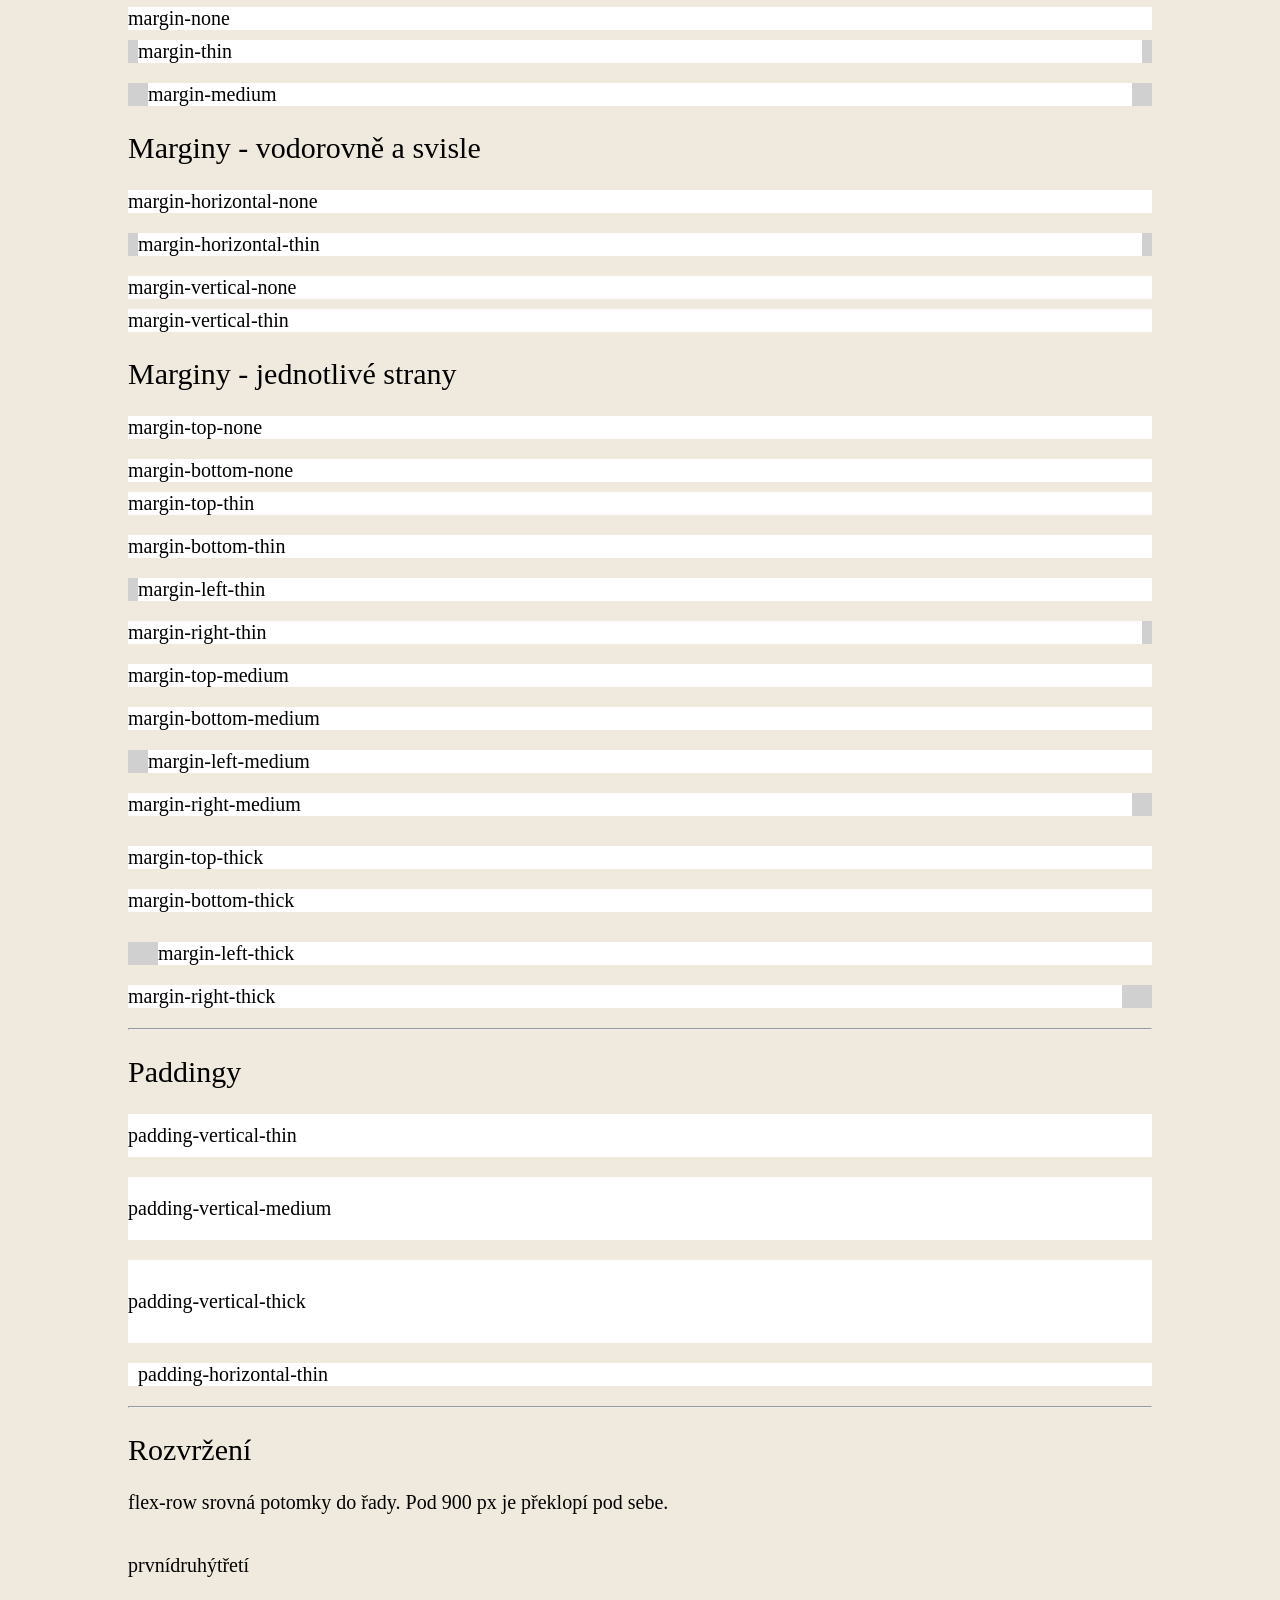
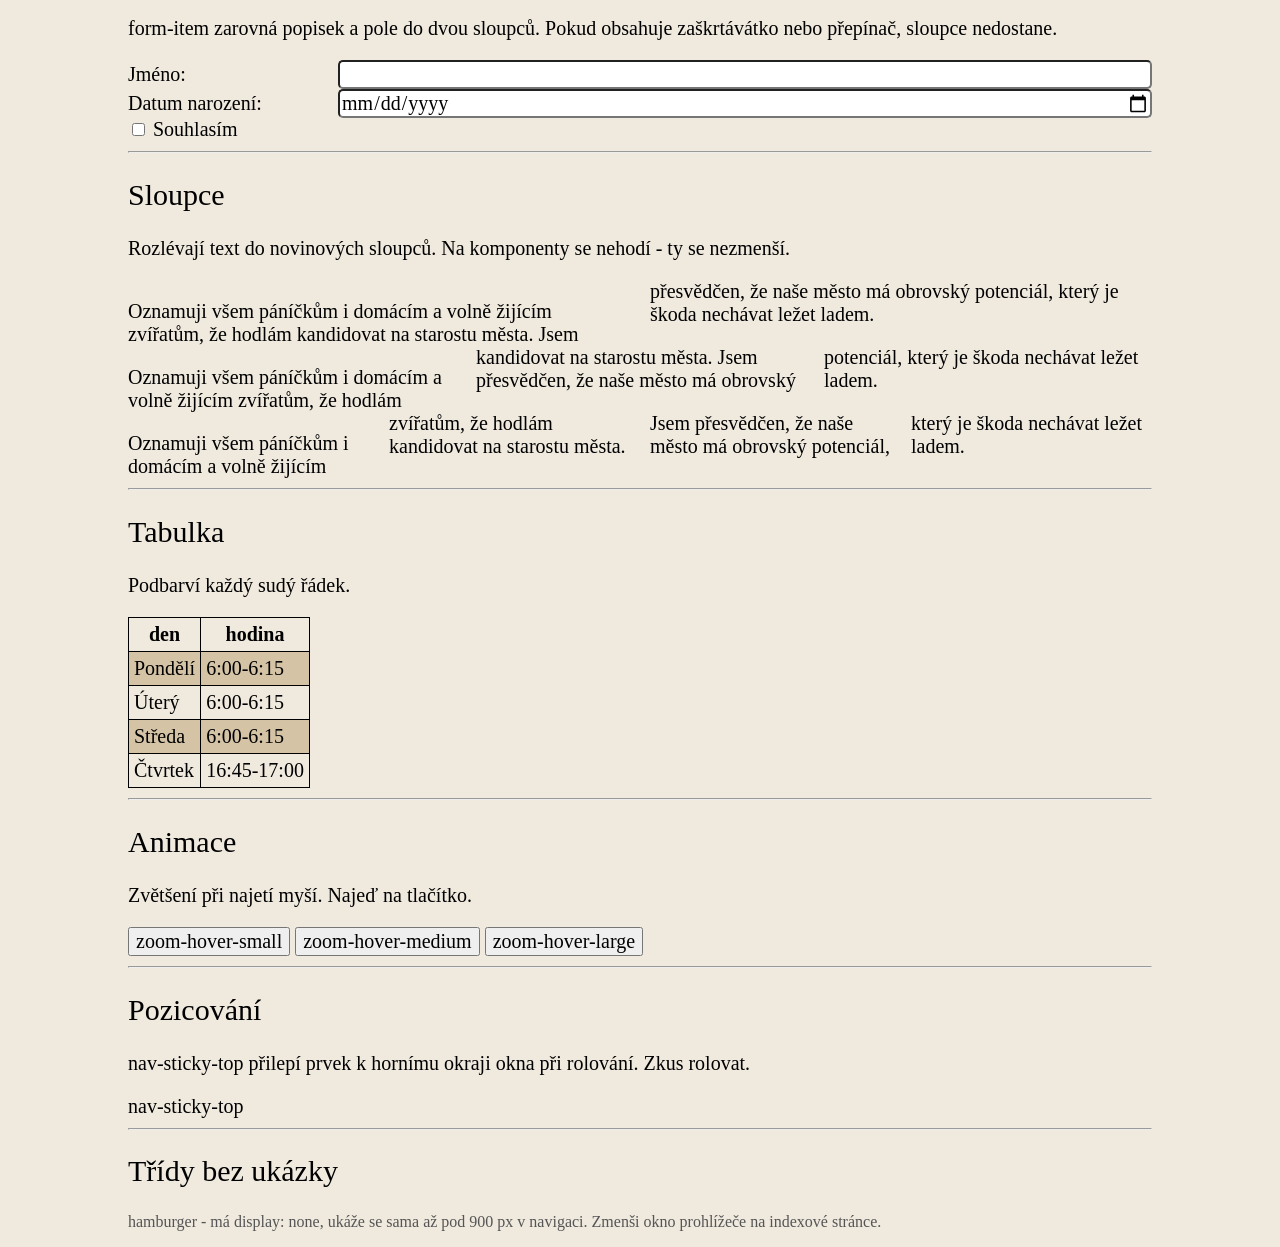
==== commit f9f63ec3: "přepracování a doplnění badges" ====
--- a/framework.html
+++ b/framework.html
@@ -53,11 +53,20 @@
 
     <h2>Badge</h2>
     <p>Určeny pro krátké texty - 1-2 znaky</p>
-    <span class="badge-dark">1</span>
-    <span class="badge-success">A1</span>
-    <span class="badge-warning">A1</span>
-    <span class="badge-error">A1</span>
-    <span class="badge-success">A1</span>
+    <span class="badge badge-darkest">1</span>
+    <span class="badge badge-dark">2</span>
+    <span class="badge badge-basic">3</span>
+    <span class="badge badge-light">4</span>
+    <span class="badge badge-lightest">5</span>
+    <span class="badge badge-outline-darkest">1</span>
+    <span class="badge badge-outline-dark">1</span>
+    <span class="badge badge-outline-basic">1</span>
+    <span class="badge badge-outline-light">1</span>
+    <span class="badge badge-outline-lightest">1</span>
+
+    <span class="badge badge-success">S</span>
+    <span class="badge badge-warning">W</span>
+    <span class="badge badge-error">E</span>
 
 
     <h2>Okraje - tloušťka</h2>
--- a/style.css
+++ b/style.css
@@ -42,6 +42,8 @@
     --border-thin: 0.05em;
     /* font */
     --default-font-family: Cambria, Cochin, Georgia, Times, 'Times New Roman', serif;
+    /* zaobleni rohu */
+    --radius-pill: 50rem; 
 }
 
 /* smallest-smaller-medium-larger-largest */
@@ -256,17 +258,11 @@
 }
 
 .button-pill {
-    border-bottom-left-radius: 20px;
-    border-bottom-right-radius: 20px;
-    border-top-left-radius: 20px;
-    border-top-right-radius: 20px;
+border-radius: var(--radius-pill);
 }
 
 .button-sharp {
-    border-bottom-left-radius: 0px;
-    border-bottom-right-radius: 0px;
-    border-top-left-radius: 0px;
-    border-top-right-radius: 0px;
+   border-radius: 0px;
 }
 
 /* #endregion */
@@ -328,57 +324,90 @@
 
 /* #region badges*/
 
-.badge-lightest{
-    border-color: var(--color-lightest);
-    border-width: var(--border-thin);
-    border-style: solid;
-    border-radius: 50%;
+/* #region badge */
+.badge {
+    display: inline-flex;
+    align-items: center;
+    justify-content: center;
+    min-width: 1.6em;
+    height: 1.6em;
+    box-sizing: border-box;
+    padding: 0 0.4em;
+    line-height: 1;
+    border-radius: var(--radius-pill);
+    text-align: center;
+    border: 2px solid var(--color-lightest);   /*prstenec v barvě pozadí*/
+}
+
+.badge-darkest {
+    background-color: var(--color-darkest);
+    color: var(--color-lightest);
+}
+
+.badge-dark {
+    background-color: var(--color-dark);
+    color: var(--color-lightest);
+}
+
+.badge-basic {
+    background-color: var(--color-basic);
+    color: var(--color-lightest);
+}
+
+.badge-light {
+    background-color: var(--color-light);
+    color: var(--color-darkest);
+}
+
+.badge-lightest {
     background-color: var(--color-lightest);
-    padding: 1%;
-    color: var(--color-lightest);
-}
-
-
-.badge-dark{
-    border-color: var(--color-dark);
-    border-width: var(--border-thin);
-    border-style: solid;
-    border-radius: 50%;
-    background-color: var(--color-dark);
-    padding: 5px;
-    font-size: 15px;
-    color: var(--color-lightest);
-}
-
-.badge-success{
-    border-color: var(--color-success);
-    border-width: var(--border-thin);
-    border-style: solid;
-    border-radius: 50%;
+    color: var(--color-darkest);
+}
+
+.badge-success {
     background-color: var(--color-success);
-    padding: 1%;
-    color: var(--color-lightest);
-}
-
-.badge-warning{
-    border-color: var(--color-warning);
-    border-width: var(--border-thin);
-    border-style: solid;
-    border-radius: 50%;
+    color: var(--color-lightest);
+}
+.badge-warning {
     background-color: var(--color-warning);
-    padding: 1%;
-    color: var(--color-lightest);
-}
-
-.badge-error{
-    border-color: var(--color-error);
-    border-width: var(--border-thin);
-    border-style: solid;
-    border-radius: 50%;
+    color: var(--color-darkest);
+}
+.badge-error {
     background-color: var(--color-error);
-    padding: 1%;
-    color: var(--color-lightest);
-}
+    color: var(--color-lightest);
+}
+
+.badge-outline-darkest {
+    border: var(--border-thin) solid var(--color-darkest);
+    color: var(--color-darkest);
+    /* žádné background-color */
+}
+
+.badge-outline-dark {
+    border: var(--border-thin) solid var(--color-dark);
+    color: var(--color-dark);
+    /* žádné background-color */
+}
+
+.badge-outline-basic {
+    border: var(--border-thin) solid var(--color-basic);
+    color: var(--color-basic);
+    /* žádné background-color */
+}
+
+.badge-outline-light {
+    border: var(--border-thin) solid var(--color-light);
+    color: var(--color-light);
+    /* žádné background-color */
+}
+
+.badge-outline-lightest {
+    border: var(--border-thin) solid var(--color-lightest);
+    color: var(--color-lightest);
+    /* žádné background-color */
+}
+
+
 /* #endregion */
 
 
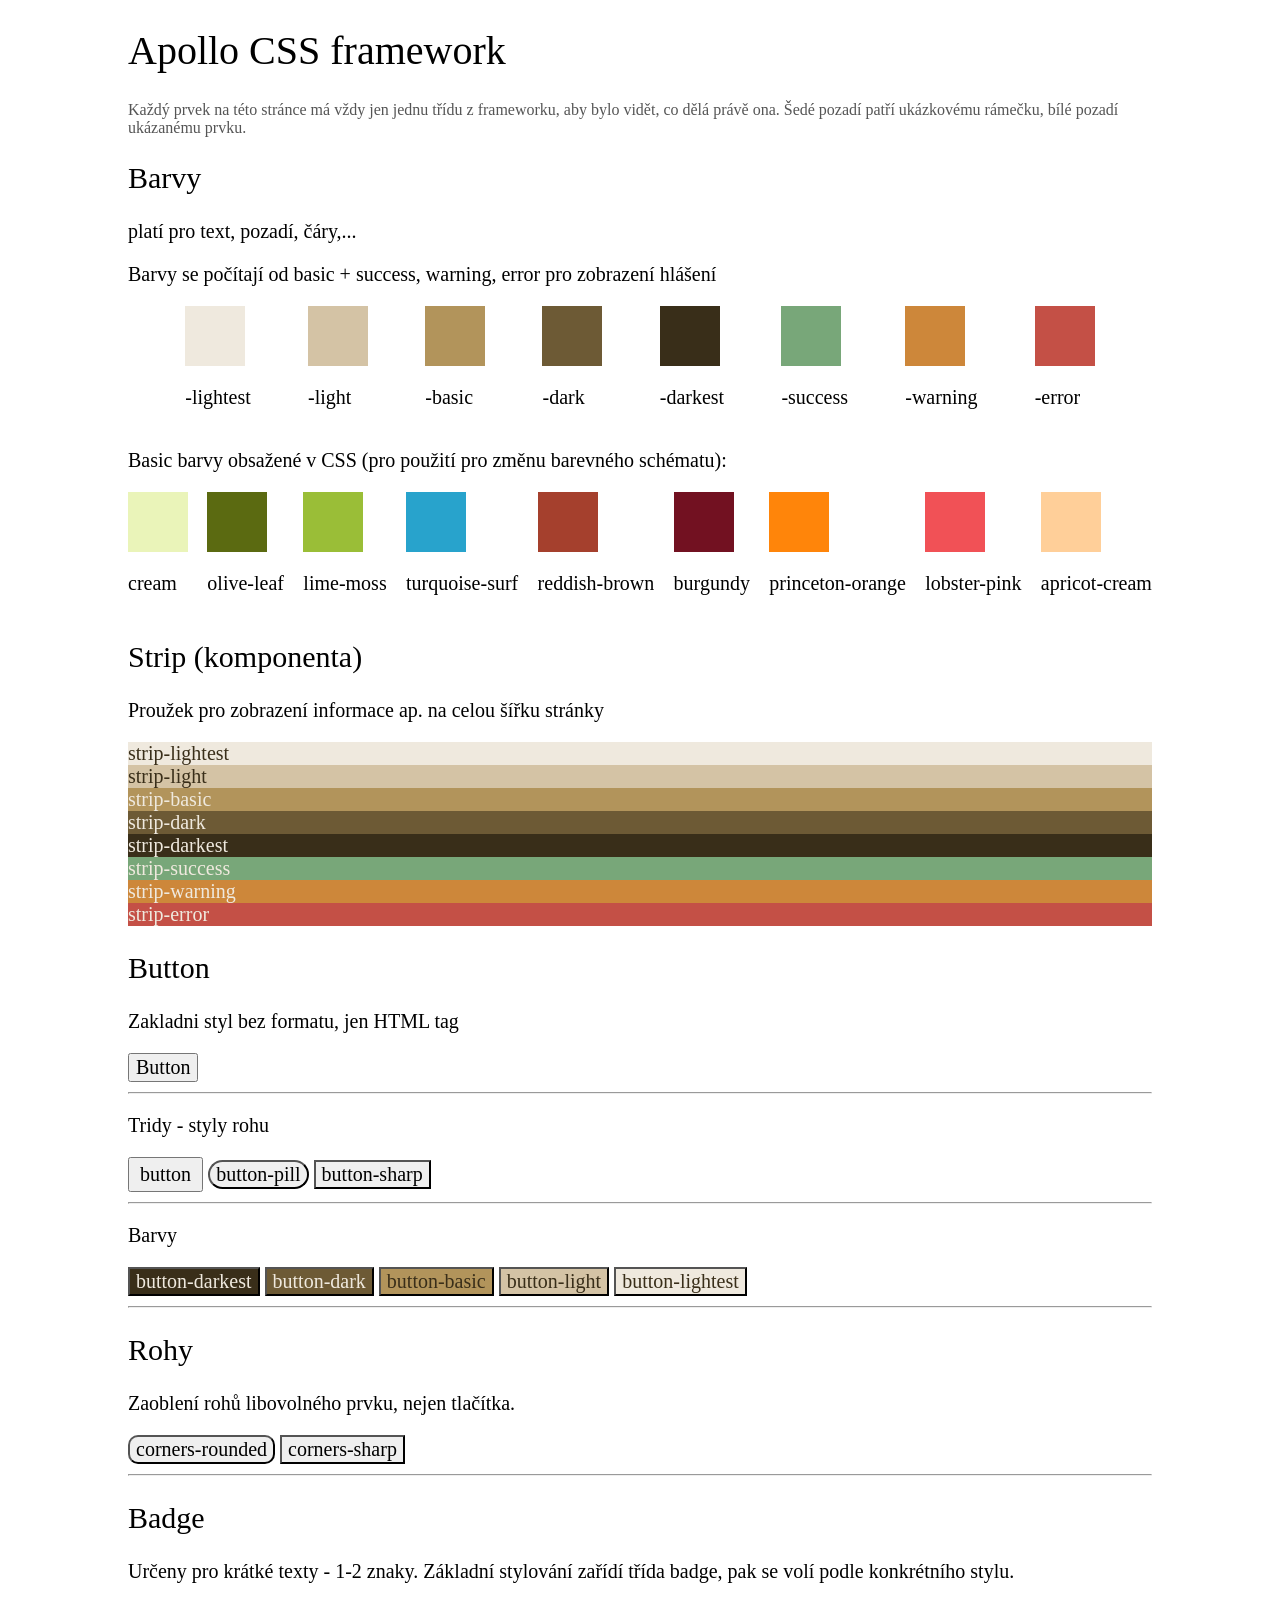
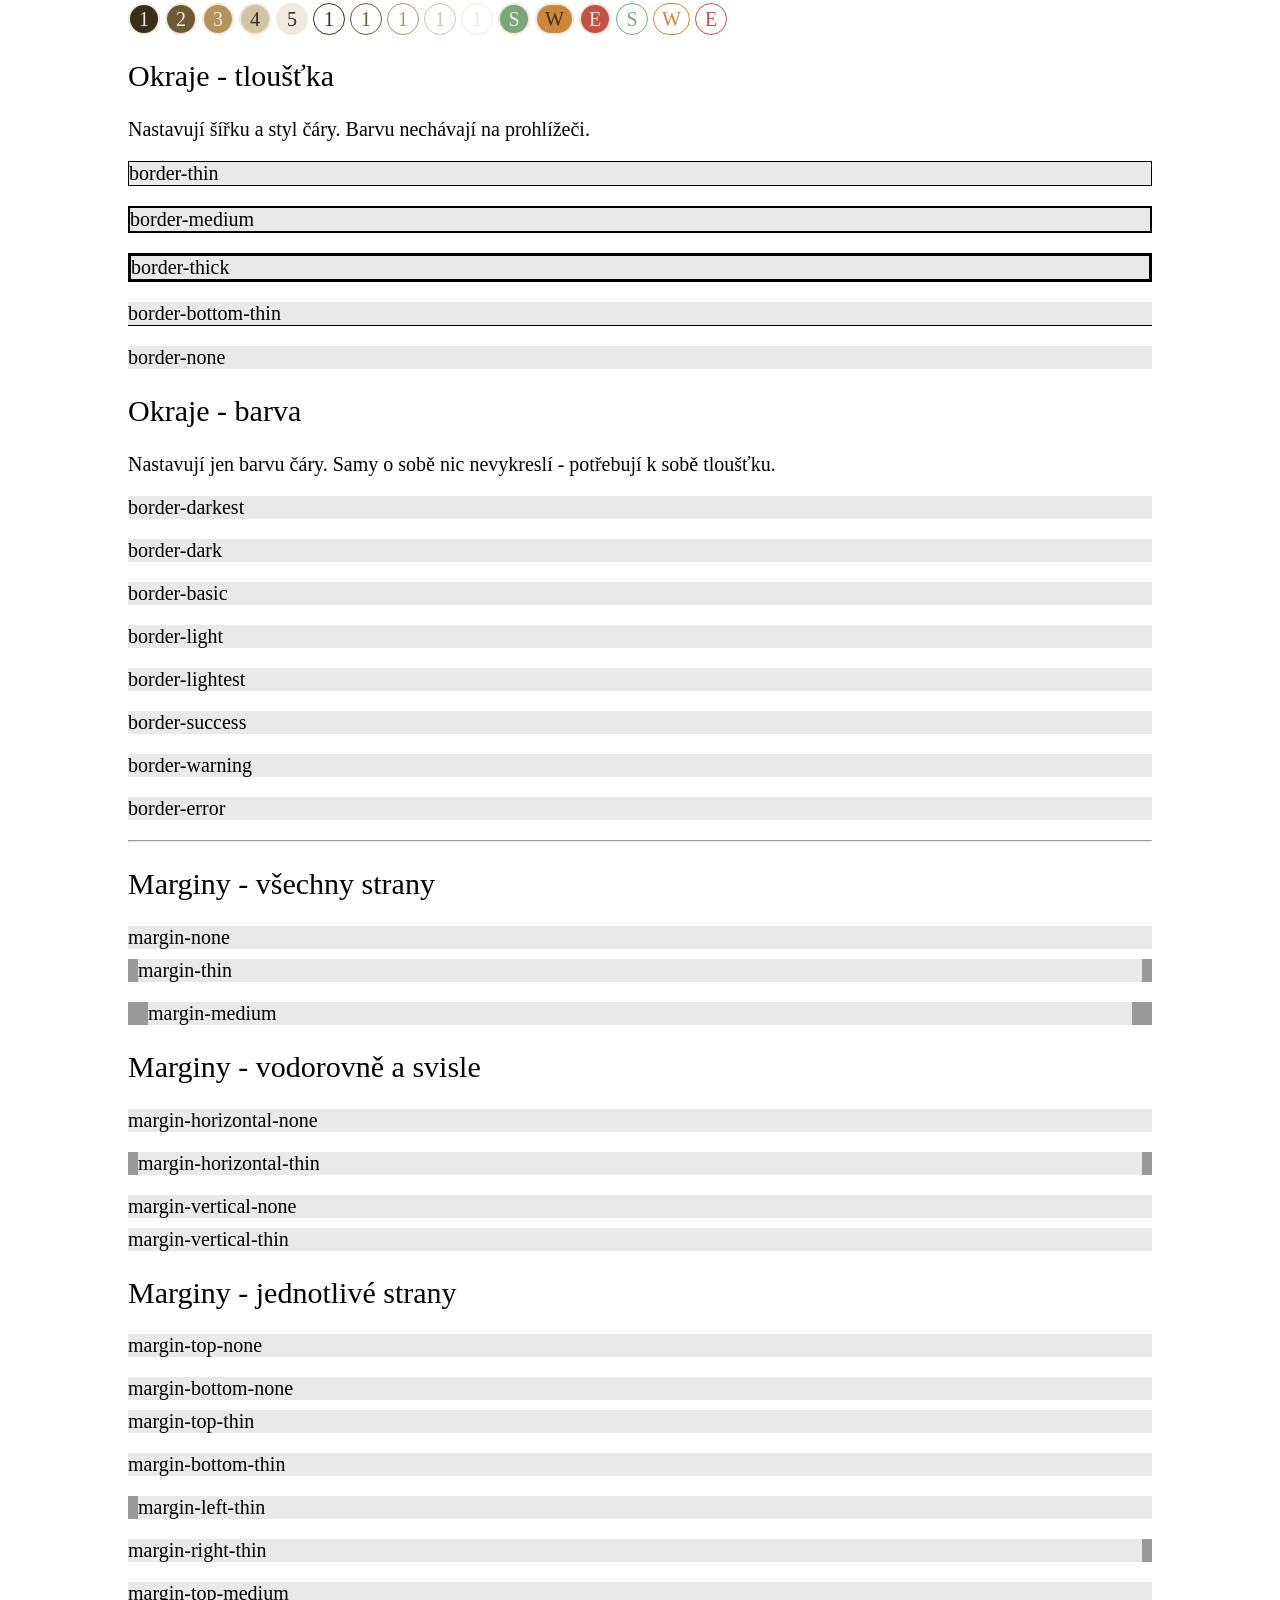
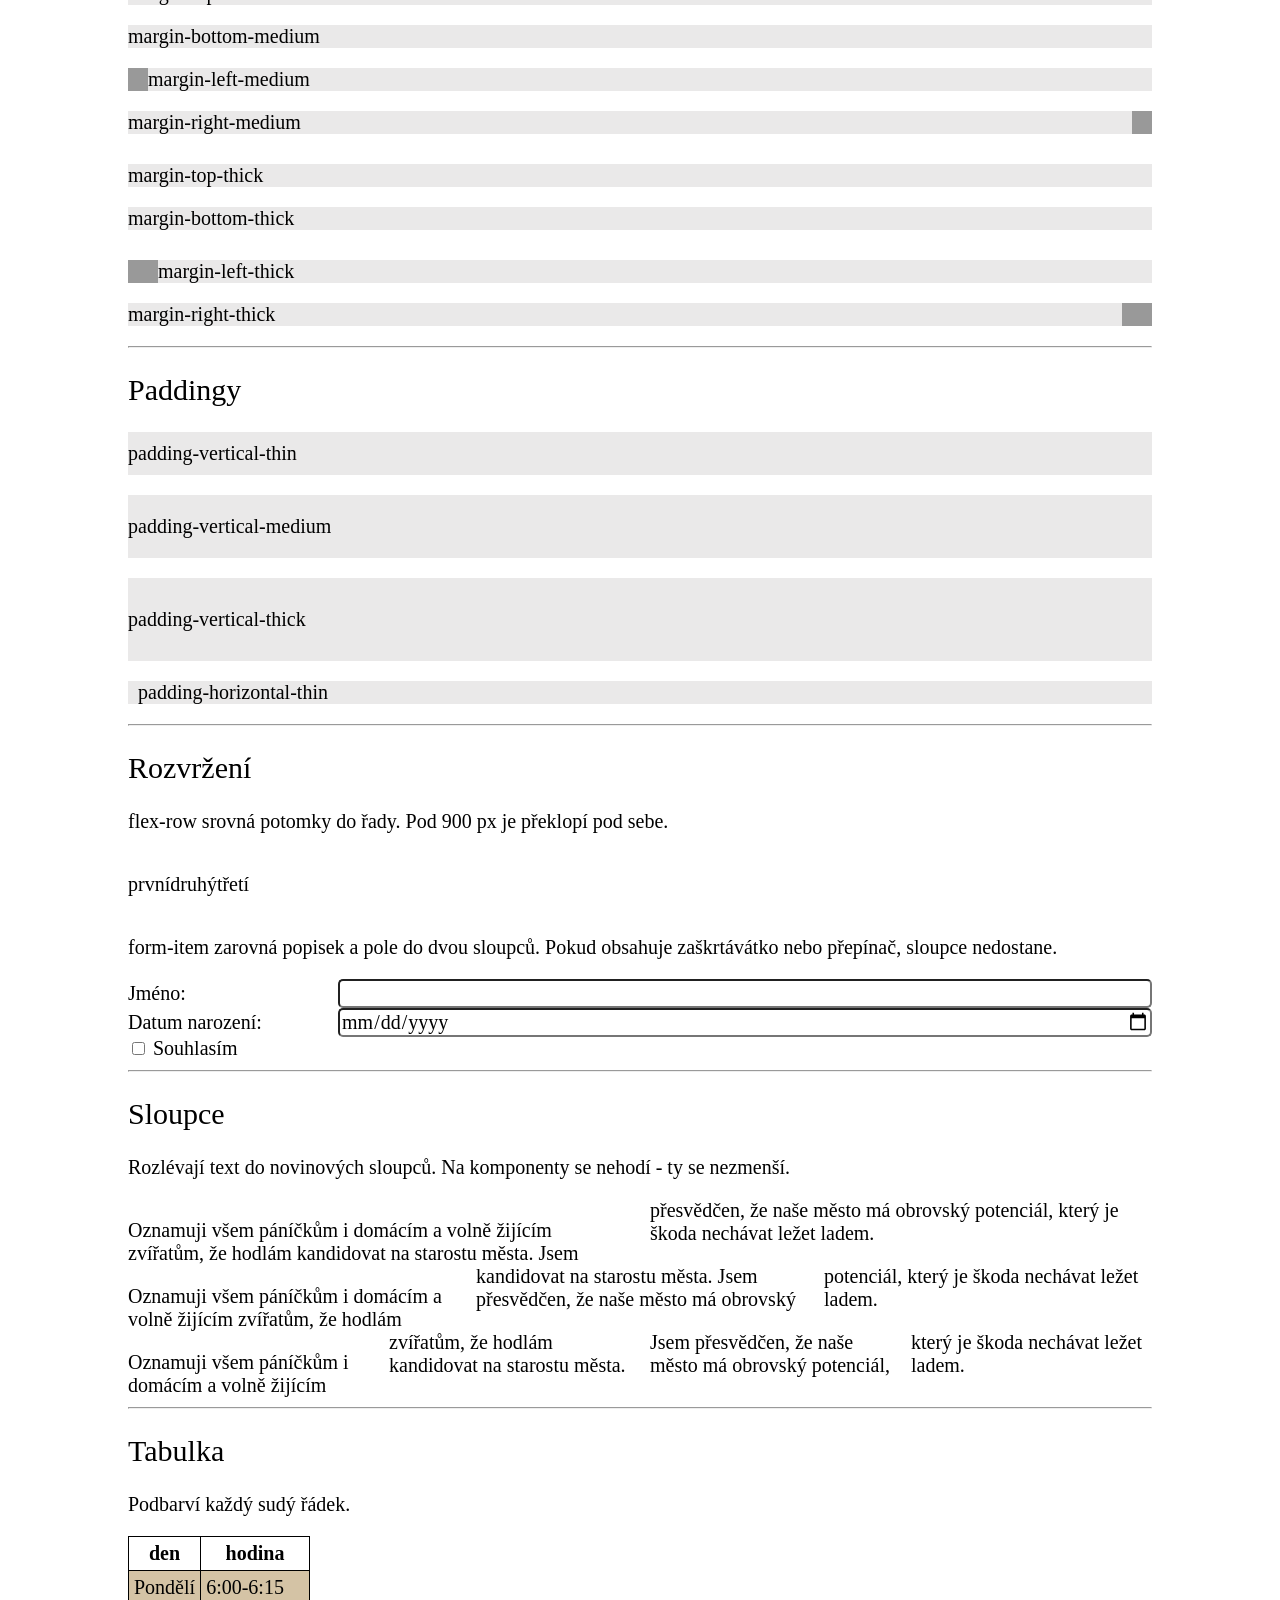
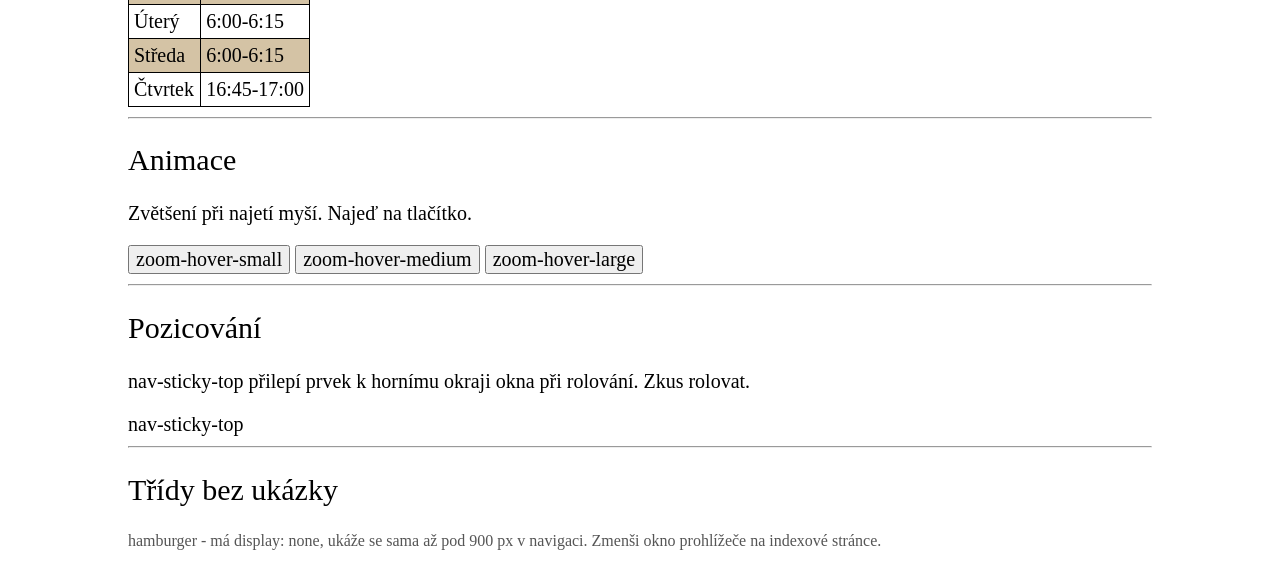
==== commit fd576740: "přidání nových tříd do frameworku a informačního stripu do Apollova webu" ====
--- a/framework.html
+++ b/framework.html
@@ -1,5 +1,6 @@
 <!DOCTYPE html>
 <html lang="cs">
+
 <head>
     <meta charset="UTF-8">
     <meta name="viewport" content="width=device-width, initial-scale=1.0">
@@ -9,23 +10,121 @@
         /* Styly jen pro tuto ukázkovou stránku, nejsou součástí frameworku.
            Rámují ukázky, aby byly vidět marginy a paddingy. */
         .ukazka {
-            background-color: #d0d0d0;
+            background-color: #999999;
             margin-bottom: 0.5em;
         }
+
         .ukazka>* {
-            background-color: #ffffff;
+            background-color: rgb(234, 233, 233);
         }
+
         .popis {
             font-size: 0.8em;
             color: #555;
         }
+        body{
+            background-color: white;
+        }
     </style>
 </head>
+
 <body>
     <h1>Apollo CSS framework</h1>
     <p class="popis">Každý prvek na této stránce má vždy jen jednu třídu z frameworku, aby bylo
         vidět, co dělá právě ona. Šedé pozadí patří ukázkovému rámečku, bílé pozadí ukázanému prvku.</p>
 
+    <h2>Barvy</h2>
+    <p>platí pro text, pozadí, čáry,... </p>
+    <p>Barvy se počítají od basic + success, warning, error pro zobrazení hlášení</p>
+    <div class="flex-row flex-evenly">
+        <div>
+            <div class="square background-lightest"></div>
+            <p>-lightest</p>
+        </div>
+        <div>
+            <div class="square background-light"></div>
+            <p>-light</p>
+        </div>
+        <div>
+            <div class="square background-basic"></div>
+            <p>-basic</p>
+        </div>
+        <div>
+            <div class="square background-dark"></div>
+            <p>-dark</p>
+        </div>
+        <div>
+            <div class="square background-darkest"></div>
+            <p>-darkest</p>
+        </div>
+        <div>
+            <div class="square background-success"></div>
+            <p>-success</p>
+        </div>
+        <div>
+            <div class="square background-warning"></div>
+            <p>-warning</p>
+        </div>
+        <div>
+            <div class="square background-error"></div>
+            <p>-error</p>
+        </div>
+    </div>
+
+    <p>Basic barvy obsažené v CSS (pro použití pro změnu barevného schématu):</p>
+    <div class="flex-row flex-wrap flex-between">
+        <div>
+            <div id="cream" class="square"></div>
+            <p>cream</p>
+        </div>
+        <div>
+            <div id="olive-leaf" class="square"></div>
+            <p>olive-leaf</p>
+        </div>
+        <div>
+            <div id="lime-moss" class="square"></div>
+            <p>lime-moss</p>
+        </div>
+        <div>
+            <div id="turquoise-surf" class="square"></div>
+            <p>turquoise-surf</p>
+        </div>
+        <div>
+            <div id="reddish-brown" class="square"></div>
+            <p>reddish-brown</p>
+        </div>
+        <div>
+            <div id="burgundy" class="square"></div>
+            <p>burgundy</p>
+        </div>
+        <div>
+            <div id="princeton-orange" class="square"></div>
+            <p>princeton-orange</p>
+        </div>
+        <div>
+            <div id="lobster-pink" class="square"></div>
+            <p>lobster-pink</p>
+        </div>
+        <div>
+            <div id="apricot-cream" class="square"></div>
+            <p>apricot-cream</p>
+        </div>
+    </div>
+    <div>
+        <h2>Strip (komponenta)</h2>
+        <p>Proužek pro zobrazení informace ap. na celou šířku stránky</p>
+        <div class="strip-lightest">strip-lightest</div>
+        <div class="strip-light">strip-light</div>
+        <div class="strip-basic">strip-basic</div>
+        <div class="strip-dark">strip-dark</div>
+        <div class="strip-darkest">strip-darkest</div>
+
+        <div class="strip-success">strip-success</div>
+        <div class="strip-warning">strip-warning</div>
+        <div class="strip-error">strip-error</div>
+
+    </div>
+
     <h2>Button</h2>
     <p>Zakladni styl bez formatu, jen HTML tag</p>
     <button>Button</button>
@@ -34,25 +133,26 @@
     <button class="button">button</button>
     <button class="button-pill">button-pill</button>
     <button class="button-sharp">button-sharp</button>
-<hr>
-<p>Barvy</p>
- <button class="button-darkest">button-darkest</button>
- <button class="button-dark">button-dark</button>
-  <button class="button-basic">button-basic</button>
-  <button class="button-light">button-light</button>
-  <button class="button-lightest">button-lightest</button>
+    <hr>
+    <p>Barvy</p>
+    <button class="button-darkest">button-darkest</button>
+    <button class="button-dark">button-dark</button>
+    <button class="button-basic">button-basic</button>
+    <button class="button-light">button-light</button>
+    <button class="button-lightest">button-lightest</button>
 
     <hr>
 
     <h2>Rohy</h2>
     <p>Zaoblení rohů libovolného prvku, nejen tlačítka.</p>
     <button class="corners-rounded">corners-rounded</button>
-        <button class="corners-sharp">corners-sharp</button>
+    <button class="corners-sharp">corners-sharp</button>
 
     <hr>
 
     <h2>Badge</h2>
-    <p>Určeny pro krátké texty - 1-2 znaky</p>
+    <p>Určeny pro krátké texty - 1-2 znaky. Základní stylování zařídí třída badge, pak se volí podle konkrétního stylu.
+    </p>
     <span class="badge badge-darkest">1</span>
     <span class="badge badge-dark">2</span>
     <span class="badge badge-basic">3</span>
@@ -67,6 +167,9 @@
     <span class="badge badge-success">S</span>
     <span class="badge badge-warning">W</span>
     <span class="badge badge-error">E</span>
+    <span class="badge badge-outline-success">S</span>
+    <span class="badge badge-outline-warning">W</span>
+    <span class="badge badge-outline-error">E</span>
 
 
     <h2>Okraje - tloušťka</h2>
@@ -103,6 +206,15 @@
     </div>
     <div class="ukazka">
         <p class="border-lightest">border-lightest</p>
+    </div>
+    <div class="ukazka">
+        <p class="border-success">border-success</p>
+    </div>
+    <div class="ukazka">
+        <p class="border-warning">border-warning</p>
+    </div>
+    <div class="ukazka">
+        <p class="border-lightest">border-error</p>
     </div>
 
     <hr>
@@ -285,4 +397,5 @@
         Zmenši okno prohlížeče na indexové stránce.</p>
 
 </body>
-</html>
+
+</html>
--- a/style.css
+++ b/style.css
@@ -13,26 +13,29 @@
     --olive-wood: #7D663B;
     --dark-khaki: #453921;
     --cream: #eaf4b9;
-    --olive-leaf:#5b6a11;
-    --lime-moss:#9abe37;
-    --turquoise-surf:#28A3CC;
-    --reddish-brown:#A5402D;
-    --burgundy:#721121;
-    --princeton-orange:#FF850A;
-    --lobster-pink:#F15156;
-    --apricot-cream:#FFCF99;
+    --olive-leaf: #5b6a11;
+    --lime-moss: #9abe37;
+    --turquoise-surf: #28A3CC;
+    --reddish-brown: #A5402D;
+    --burgundy: #721121;
+    --princeton-orange: #FF850A;
+    --lobster-pink: #F15156;
+    --apricot-cream: #FFCF99;
 
     --color-lightest: color-mix(in oklab, var(--color-basic), white 80%);
-    --color-light:    color-mix(in oklab, var(--color-basic), white 45%);
-    --color-dark:     color-mix(in oklab, var(--color-basic), black 30%);
-    --color-darkest:  color-mix(in oklab, var(--color-basic), black 55%);
-
-
-
-      /* sémantické barvy odvozené z camel — stejná světlost a tlumenost, jiný tón */
-    --color-success: oklch(from var(--color-basic) l c 145);                       /* šalvějová zelená */
-    --color-warning: oklch(from var(--color-basic) l calc(c * 1.5) 65);            /* jantarová */
-    --color-error:   oklch(from var(--color-basic) calc(l - 0.1) calc(c * 1.8) 28); /* cihlová */
+    --color-light: color-mix(in oklab, var(--color-basic), white 45%);
+    --color-dark: color-mix(in oklab, var(--color-basic), black 30%);
+    --color-darkest: color-mix(in oklab, var(--color-basic), black 55%);
+
+
+
+    /* sémantické barvy odvozené z camel — stejná světlost a tlumenost, jiný tón */
+    --color-success: oklch(from var(--color-basic) l c 145);
+    /* šalvějová zelená */
+    --color-warning: oklch(from var(--color-basic) l calc(c * 1.5) 65);
+    /* jantarová */
+    --color-error: oklch(from var(--color-basic) calc(l - 0.1) calc(c * 1.8) 28);
+    /* cihlová */
 
     /* tloušťky paddingu a marginu */
     --padding-margin-thin: 0.5em;
@@ -43,7 +46,7 @@
     /* font */
     --default-font-family: Cambria, Cochin, Georgia, Times, 'Times New Roman', serif;
     /* zaobleni rohu */
-    --radius-pill: 50rem; 
+    --radius-pill: 50rem;
 }
 
 /* smallest-smaller-medium-larger-largest */
@@ -52,7 +55,6 @@
 /* stylovani prvku */
 body {
     width: 80%;
-    background-color: var(--color-lightest);
     margin: auto;
     font-family: var(--default-font-family);
     font-size: 20px;
@@ -67,7 +69,8 @@
 }
 
 select {
-    justify-self: start;   /* v grid buňce: nenatahuj se, drž se vlevo */
+    justify-self: start;
+    /* v grid buňce: nenatahuj se, drž se vlevo */
 }
 
 ::selection {
@@ -169,7 +172,7 @@
     font-weight: lighter;
 }
 
-h3{
+h3 {
     font-weight: lighter;
 }
 
@@ -220,6 +223,45 @@
 }
 
 /* budouci framework */
+/* #region ID barevných čtverců s basic barvami */
+#cream {
+    background-color: var(--cream);
+}
+
+#olive-leaf {
+    background-color: var(--olive-leaf);
+}
+
+#lime-moss {
+    background-color: var(--lime-moss);
+}
+
+#turquoise-surf {
+    background-color: var(--turquoise-surf);
+}
+
+#reddish-brown {
+    background-color: var(--reddish-brown);
+}
+
+#burgundy {
+    background-color: var(--burgundy);
+}
+
+#princeton-orange {
+    background-color: var(--princeton-orange);
+}
+
+#lobster-pink {
+    background-color: var(--lobster-pink);
+}
+
+#apricot-cream {
+    background-color: var(--apricot-cream);
+}
+
+/* #endregion */
+
 
 /* sjednocení barvy zaškrtlých inputů se schématem */
 input {
@@ -235,10 +277,12 @@
 .form-item {
     /* display: block;
     width: 100%; */
-     display: grid;
-    grid-template-columns: 10em 1fr;  /* sloupec labelů, sloupec inputů */
+    display: grid;
+    grid-template-columns: 10em 1fr;
+    /* sloupec labelů, sloupec inputů */
     gap: 0.5em;
-    align-items: center;              /* svisle na střed řádku */
+    align-items: center;
+    /* svisle na střed řádku */
 }
 
 /* ...ale form-item, který V SOBĚ MÁ checkbox nebo radio, grid nedostane */
@@ -252,17 +296,130 @@
     flex-direction: row;
 }
 
+.flex-evenly {
+    justify-content: space-evenly;
+}
+
+.flex-wrap {
+    flex-wrap: wrap;
+}
+
+.flex-between {
+    justify-content: space-between;
+}
+
+.square {
+    height: 60px;
+    width: 60px;
+}
+
+/* #region pozadí */
+.background-lightest {
+    background-color: var(--color-lightest);
+}
+
+.background-light {
+    background-color: var(--color-light);
+}
+
+.background-basic {
+    background-color: var(--color-basic);
+}
+
+.background-dark {
+    background-color: var(--color-dark);
+}
+
+.background-darkest {
+    background-color: var(--color-darkest);
+}
+
+.background-success {
+    background-color: var(--color-success);
+}
+
+.background-warning {
+    background-color: var(--color-warning);
+}
+
+.background-error {
+    background-color: var(--color-error);
+}
+
+/* #endregion */
+
+/* #region tlačítka */
+.strip-darkest {
+    background-color: var(--color-darkest);
+    color: var(--color-lightest);
+    width: 100%;
+    height: fit-content;
+}
+
+.strip-dark {
+    background-color: var(--color-dark);
+    color: var(--color-lightest);
+    width: 100%;
+    height: fit-content;
+}
+
+.strip-basic {
+    background-color: var(--color-basic);
+    color: var(--color-lightest);
+    width: 100%;
+    height: fit-content;
+}
+
+.strip-light {
+    background-color: var(--color-light);
+    color: var(--color-darkest);
+    width: 100%;
+    height: fit-content;
+}
+
+.strip-lightest {
+    background-color: var(--color-lightest);
+    color: var(--color-darkest);
+    width: 100%;
+    height: fit-content;
+}
+
+.strip-success {
+    background-color: var(--color-success);
+    color: var(--color-lightest);
+    width: 100%;
+    height: fit-content;
+}
+
+.strip-warning {
+    background-color: var(--color-warning);
+    color: var(--color-lightest);
+    width: 100%;
+    height: fit-content;
+}
+
+.strip-error {
+    background-color: var(--color-error);
+    color: var(--color-lightest);
+    width: 100%;
+    height: fit-content;
+}
+
+/* #endregion */
+
+
+
 /* #region tlačítka */
 .button {
     padding: 0.2em 0.5em;
 }
 
 .button-pill {
-border-radius: var(--radius-pill);
+    border-radius: var(--radius-pill);
 }
 
 .button-sharp {
-   border-radius: 0px;
+    border-radius: 0px;
 }
 
 /* #endregion */
@@ -336,7 +493,8 @@
     line-height: 1;
     border-radius: var(--radius-pill);
     text-align: center;
-    border: 2px solid var(--color-lightest);   /*prstenec v barvě pozadí*/
+    border: 2px solid var(--color-lightest);
+    /*prstenec v barvě pozadí*/
 }
 
 .badge-darkest {
@@ -368,10 +526,12 @@
     background-color: var(--color-success);
     color: var(--color-lightest);
 }
+
 .badge-warning {
     background-color: var(--color-warning);
     color: var(--color-darkest);
 }
+
 .badge-error {
     background-color: var(--color-error);
     color: var(--color-lightest);
@@ -407,6 +567,23 @@
     /* žádné background-color */
 }
 
+.badge-outline-success {
+    border: var(--border-thin) solid var(--color-success);
+    color: var(--color-success);
+    /* žádné background-color */
+}
+
+.badge-outline-warning {
+    border: var(--border-thin) solid var(--color-warning);
+    color: var(--color-warning);
+    /* žádné background-color */
+}
+
+.badge-outline-error {
+    border: var(--border-thin) solid var(--color-error);
+    color: var(--color-error);
+    /* žádné background-color */
+}
 
 /* #endregion */
 
@@ -557,6 +734,20 @@
 .border-lightest {
     border-color: var(--color-lightest);
 }
+
+.border-success {
+    border-color: var(--color-success);
+}
+
+.border-warning {
+    border-color: var(--color-warning);
+}
+
+.border-error {
+    border-color: var(--color-error);
+}
+
+
 
 .border-none {
     border-width: 0px;
@@ -640,23 +831,28 @@
 
 @media (max-width: 900px) {
     nav>ul {
-        display: none;             /* menu schované... */
+        display: none;
+        /* menu schované... */
     }
 
     .flex-row {
         flex-direction: column;
     }
-.hamburger {
-        display: block;            /* objeví se ☰ */
+
+    .hamburger {
+        display: block;
+        /* objeví se ☰ */
         font-size: 24px;
         cursor: pointer;
         color: var(--color-darkest);
         padding: 0.2em;
     }
 
-       #menu-toggle:checked ~ ul {    /* ...dokud se neklikne na ☰ */
+    #menu-toggle:checked~ul {
+        /* ...dokud se neklikne na ☰ */
         display: flex;
-        flex-direction: column;    /* tvoje původní pravidlo, jen se přesune sem */
+        flex-direction: column;
+        /* tvoje původní pravidlo, jen se přesune sem */
     }
 }
 
@@ -668,8 +864,10 @@
     .flex-row {
         flex-direction: column;
     }
+
     .form-item {
-        grid-template-columns: 1fr;   /* jeden sloupec = label nad inputem */
+        grid-template-columns: 1fr;
+        /* jeden sloupec = label nad inputem */
     }
 }
 
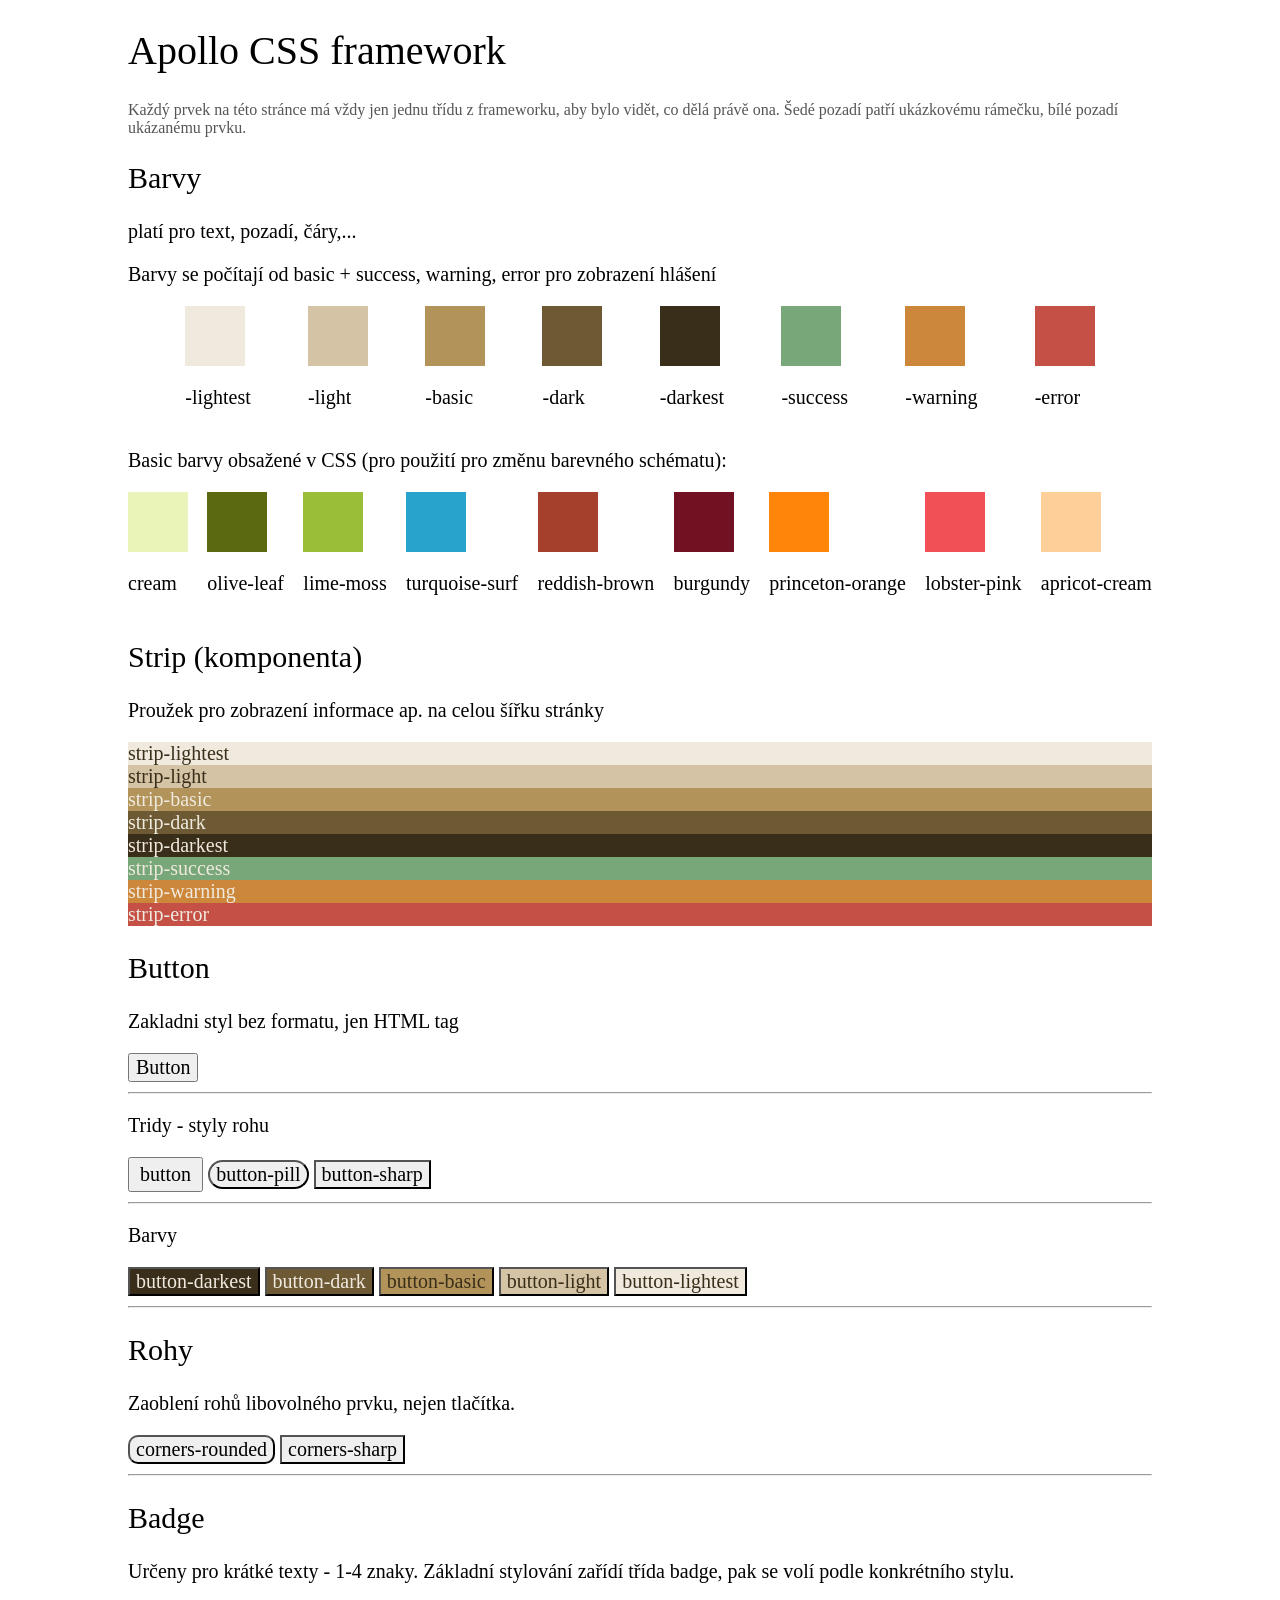
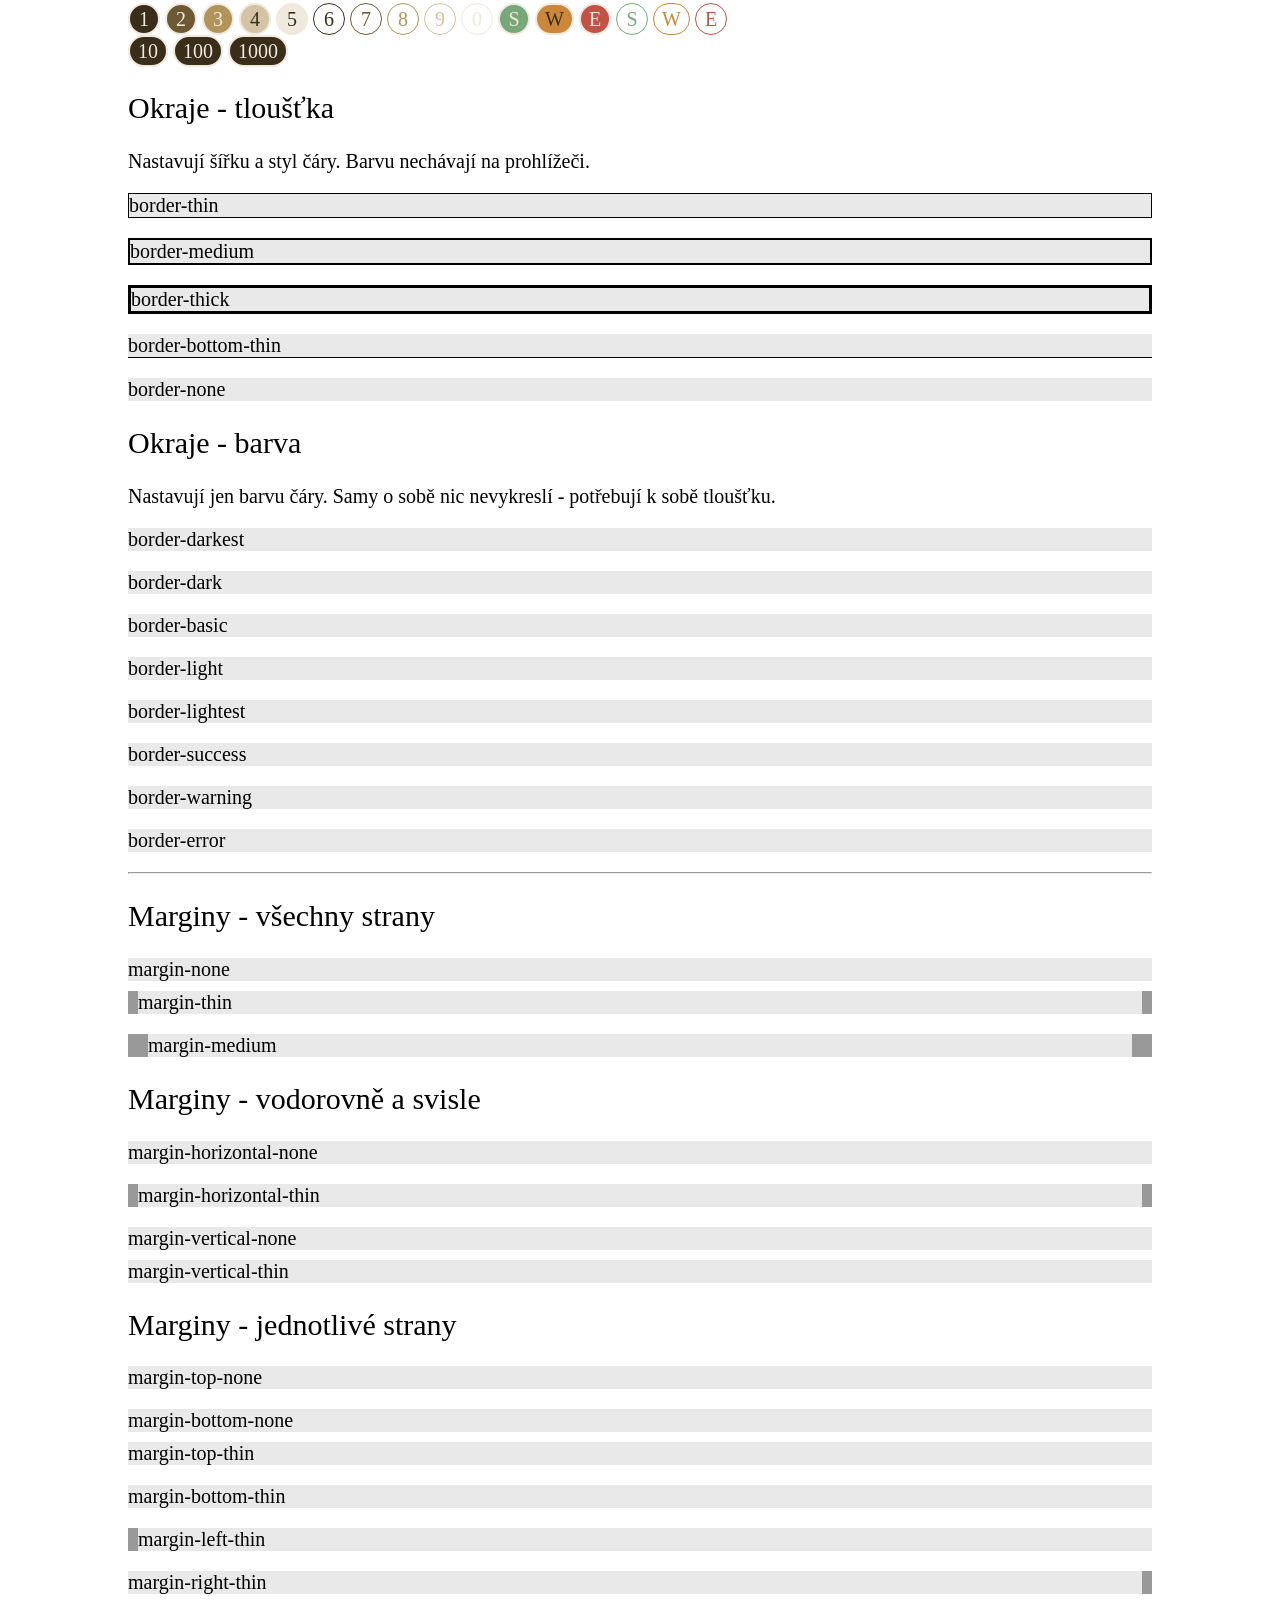
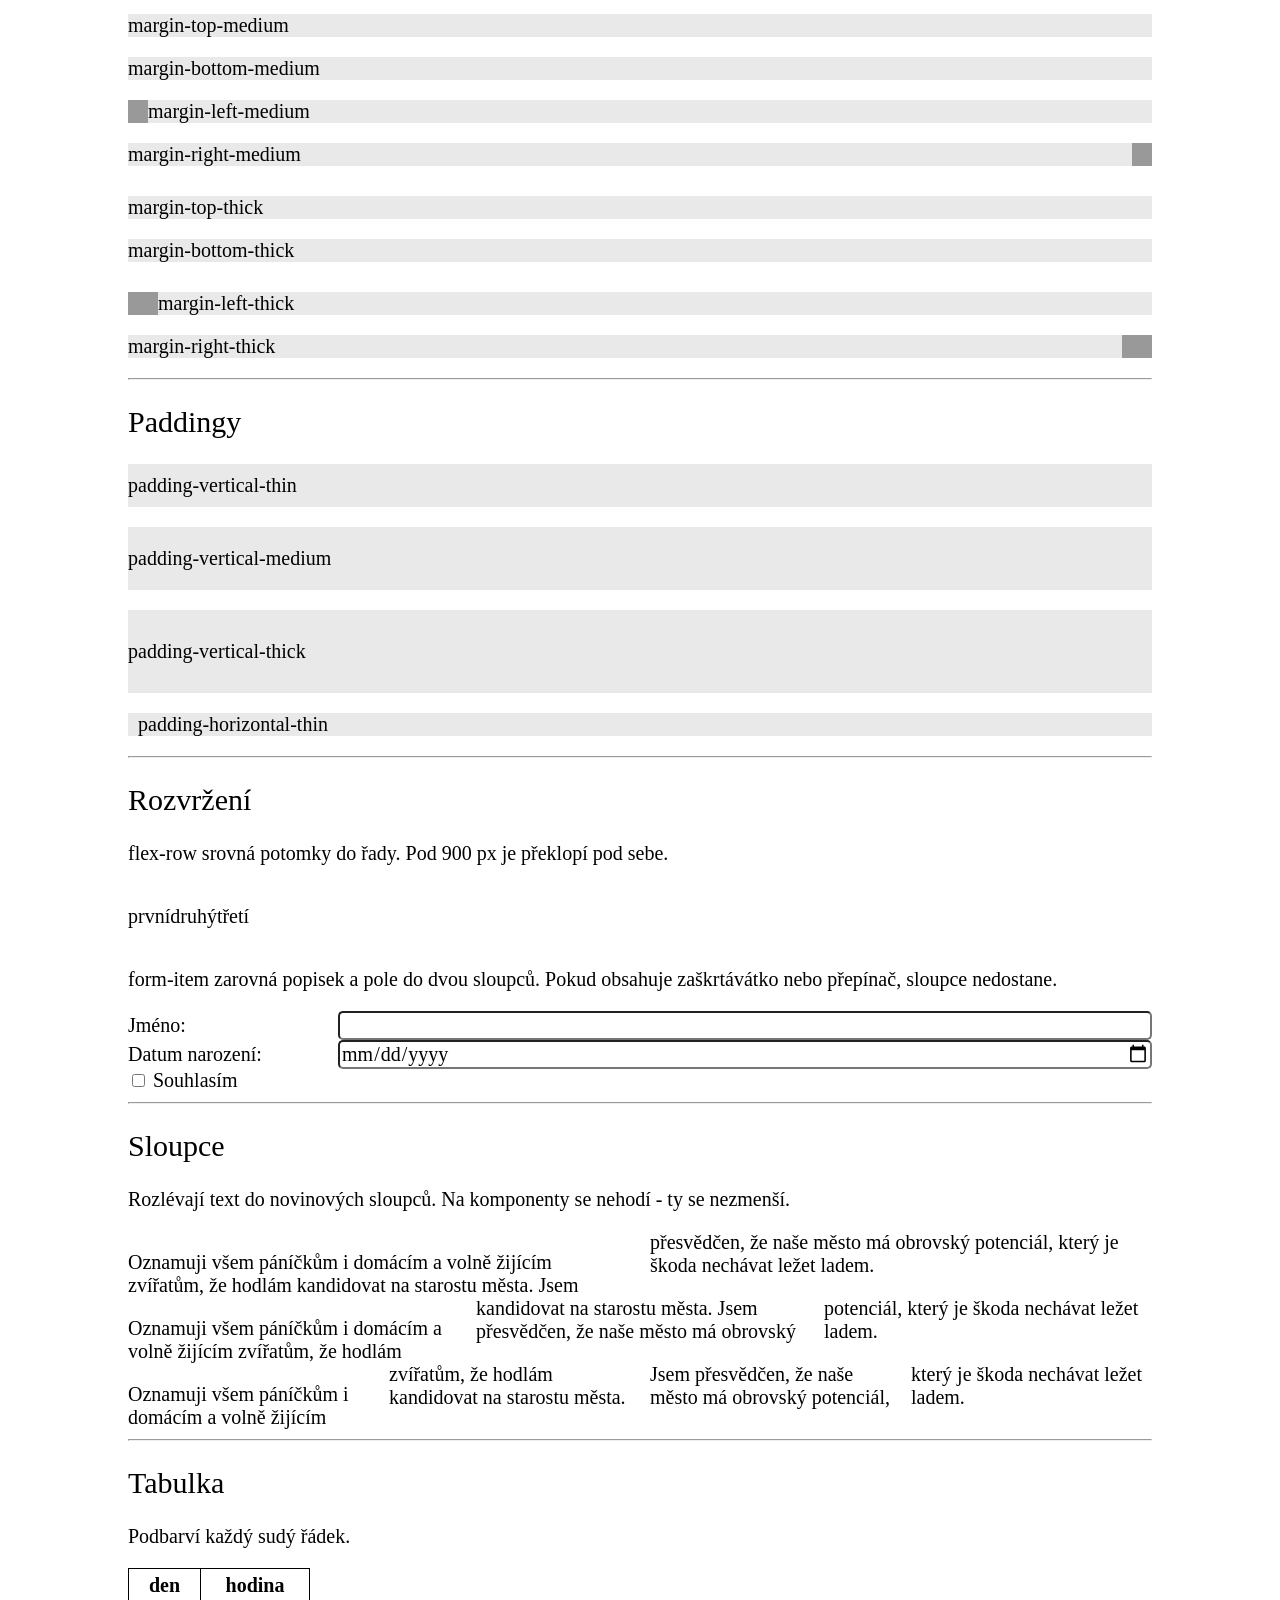
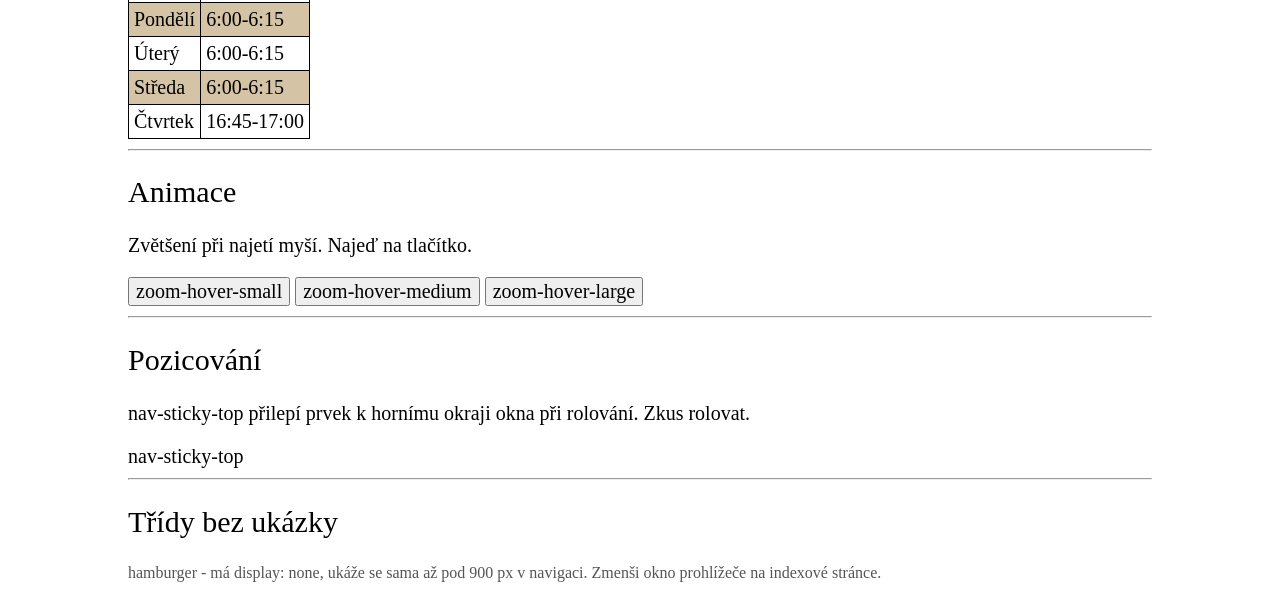
==== commit c677adaf: "drobné úpravy obou html souborů" ====
--- a/framework.html
+++ b/framework.html
@@ -151,18 +151,18 @@
     <hr>
 
     <h2>Badge</h2>
-    <p>Určeny pro krátké texty - 1-2 znaky. Základní stylování zařídí třída badge, pak se volí podle konkrétního stylu.
+    <p>Určeny pro krátké texty - 1-4 znaky. Základní stylování zařídí třída badge, pak se volí podle konkrétního stylu.
     </p>
     <span class="badge badge-darkest">1</span>
     <span class="badge badge-dark">2</span>
     <span class="badge badge-basic">3</span>
     <span class="badge badge-light">4</span>
     <span class="badge badge-lightest">5</span>
-    <span class="badge badge-outline-darkest">1</span>
-    <span class="badge badge-outline-dark">1</span>
-    <span class="badge badge-outline-basic">1</span>
-    <span class="badge badge-outline-light">1</span>
-    <span class="badge badge-outline-lightest">1</span>
+    <span class="badge badge-outline-darkest">6</span>
+    <span class="badge badge-outline-dark">7</span>
+    <span class="badge badge-outline-basic">8</span>
+    <span class="badge badge-outline-light">9</span>
+    <span class="badge badge-outline-lightest">0</span>
 
     <span class="badge badge-success">S</span>
     <span class="badge badge-warning">W</span>
@@ -170,6 +170,11 @@
     <span class="badge badge-outline-success">S</span>
     <span class="badge badge-outline-warning">W</span>
     <span class="badge badge-outline-error">E</span>
+    <br>
+    <span class="badge badge-darkest">10</span>
+    <span class="badge badge-darkest">100</span>
+    <span class="badge badge-darkest">1000</span>
+
 
 
     <h2>Okraje - tloušťka</h2>
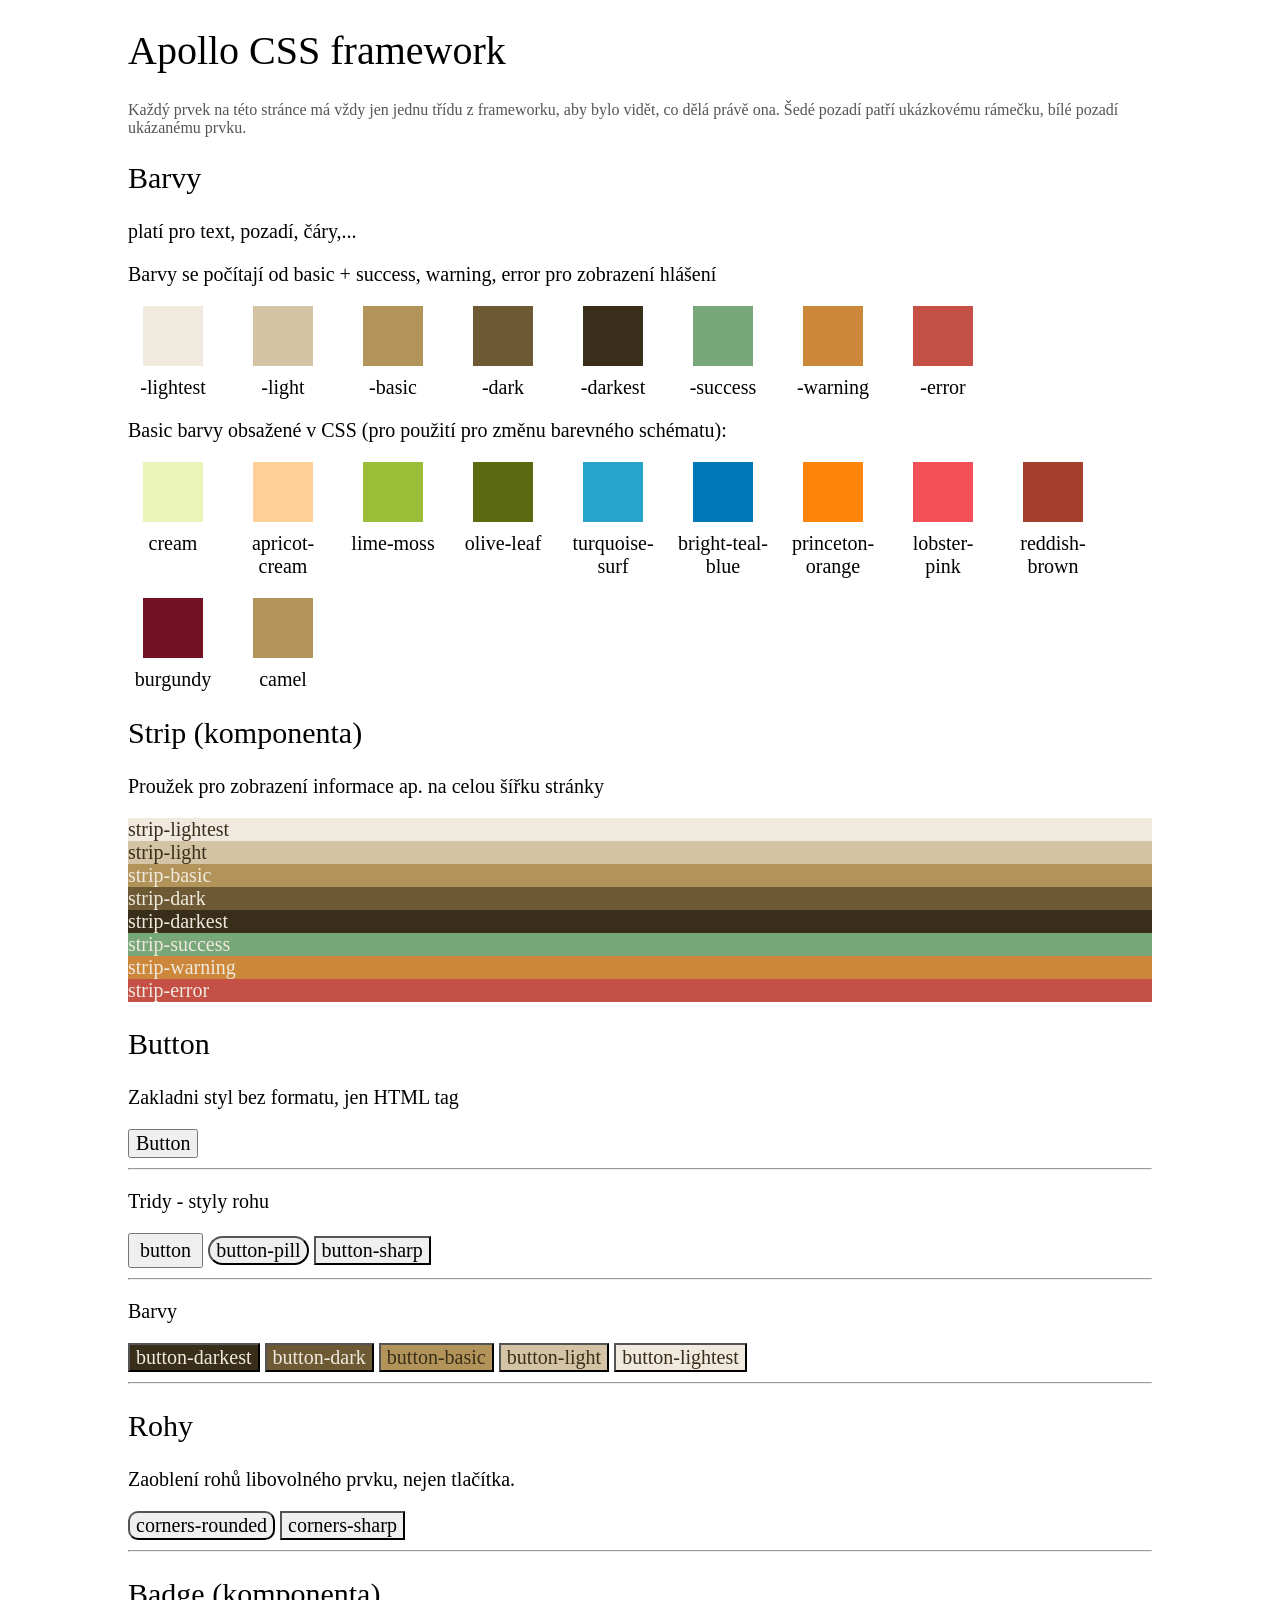
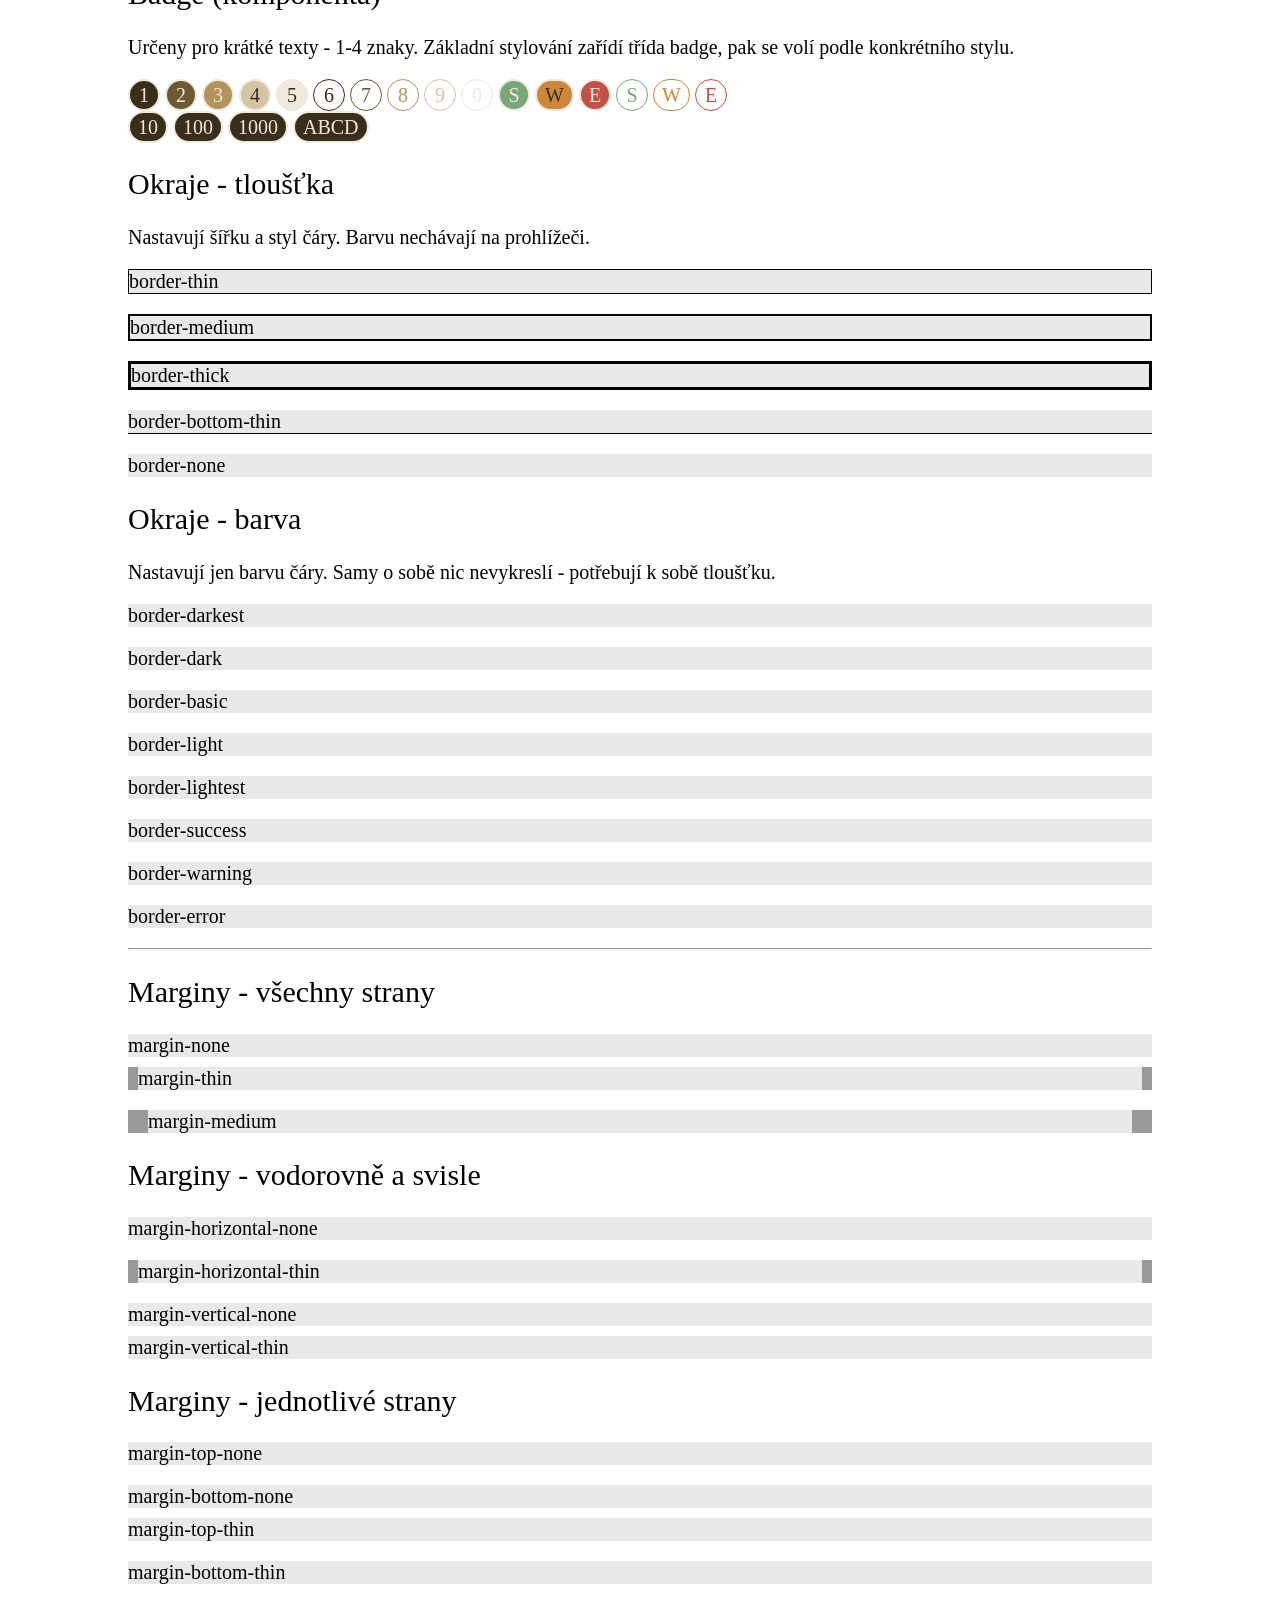
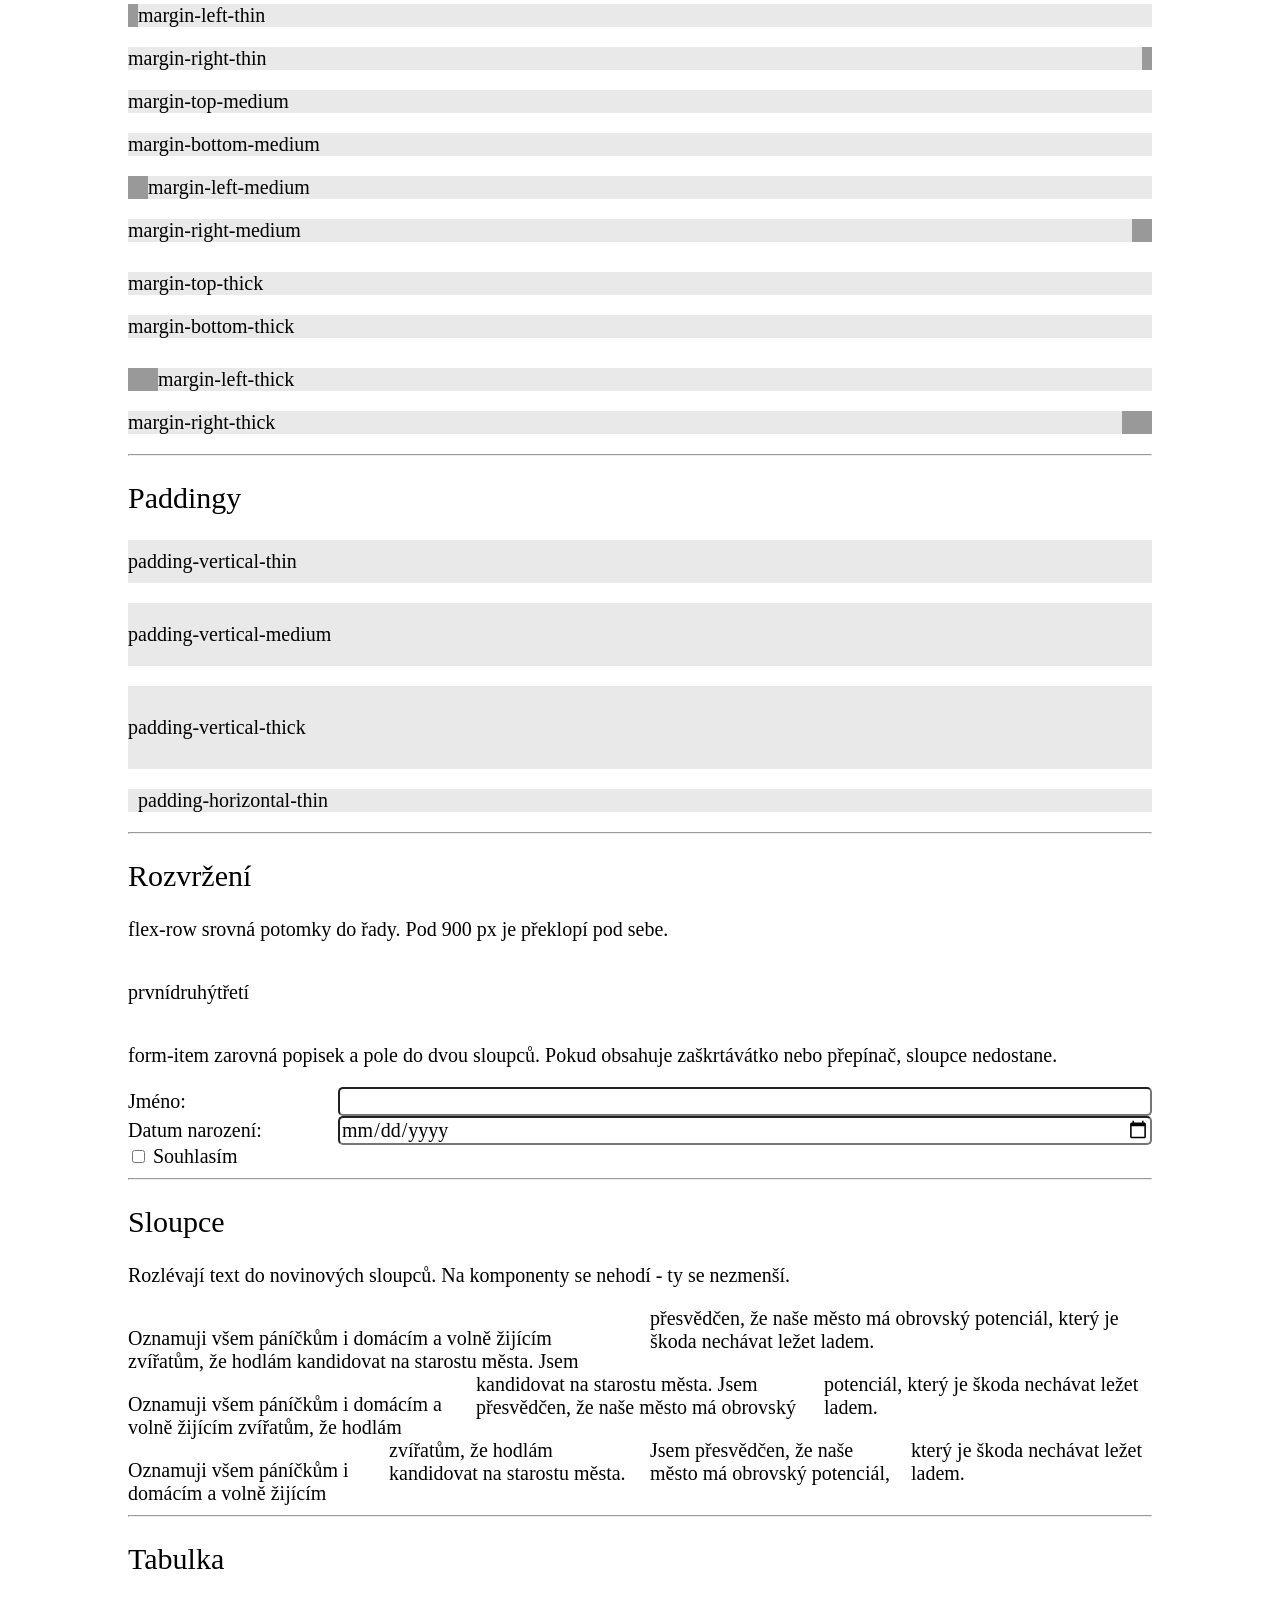
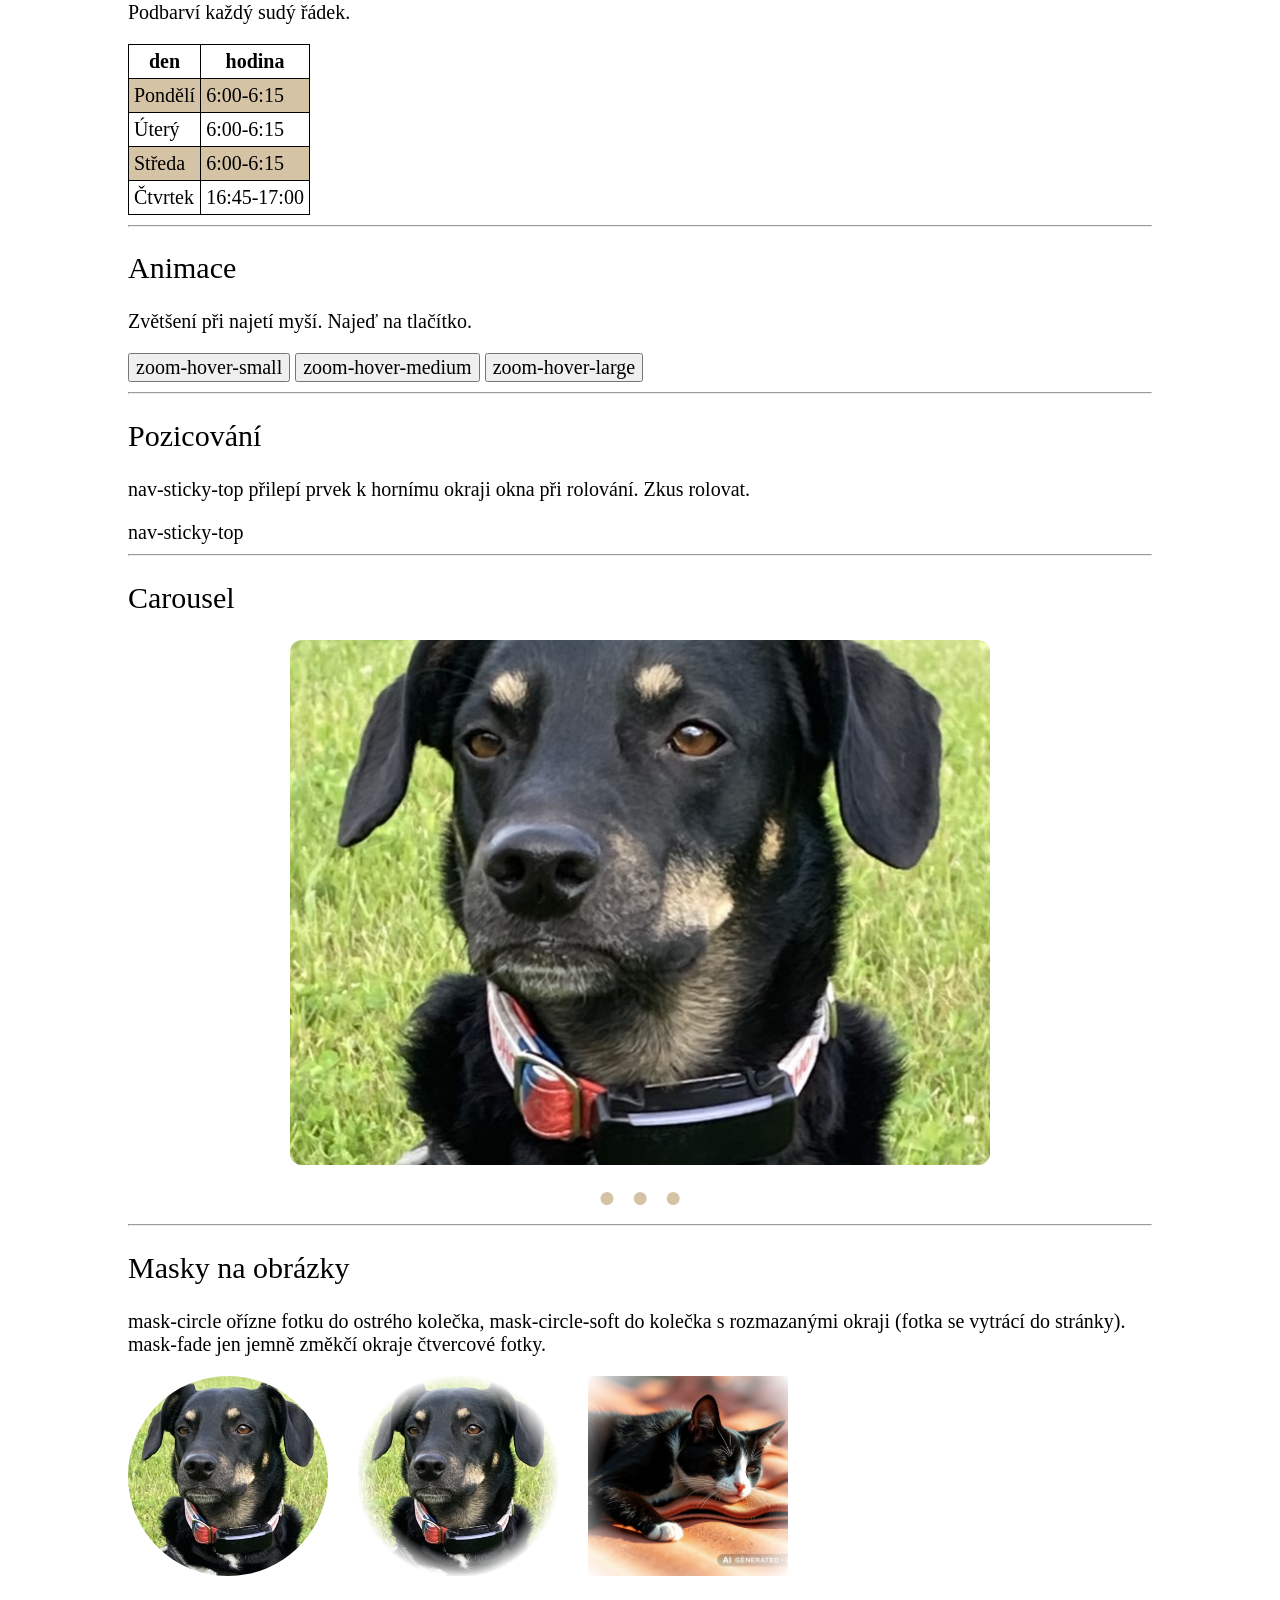
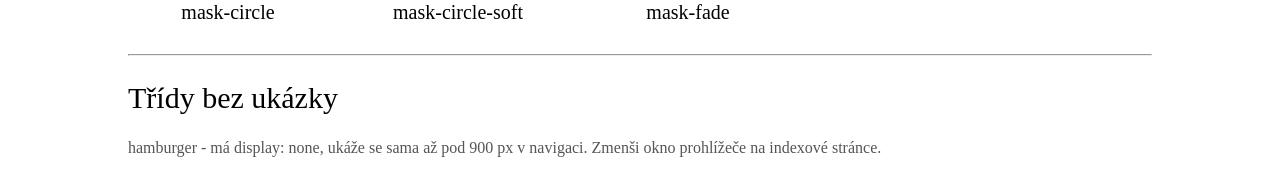
==== commit 88125879: "nové prvky ve frameworku" ====
--- a/framework.html
+++ b/framework.html
@@ -22,7 +22,22 @@
             font-size: 0.8em;
             color: #555;
         }
-        body{
+
+        /* jen pro ukázku masek - větší fotky, ať vynikne rozmytí */
+        .mask-demo {
+            display: flex;
+            flex-wrap: wrap;
+            gap: 1.5em;
+            text-align: center;
+        }
+
+        .mask-demo img {
+            width: 200px;
+            height: 200px;
+            object-fit: cover;
+        }
+
+        body {
             background-color: white;
         }
     </style>
@@ -36,7 +51,7 @@
     <h2>Barvy</h2>
     <p>platí pro text, pozadí, čáry,... </p>
     <p>Barvy se počítají od basic + success, warning, error pro zobrazení hlášení</p>
-    <div class="flex-row flex-evenly">
+    <div class="swatches">
         <div>
             <div class="square background-lightest"></div>
             <p>-lightest</p>
@@ -72,24 +87,40 @@
     </div>
 
     <p>Basic barvy obsažené v CSS (pro použití pro změnu barevného schématu):</p>
-    <div class="flex-row flex-wrap flex-between">
+    <div class="swatches">
         <div>
             <div id="cream" class="square"></div>
             <p>cream</p>
         </div>
         <div>
+            <div id="apricot-cream" class="square"></div>
+            <p>apricot-cream</p>
+        </div>
+        <div>
+            <div id="lime-moss" class="square"></div>
+            <p>lime-moss</p>
+        </div>
+        <div>
             <div id="olive-leaf" class="square"></div>
             <p>olive-leaf</p>
         </div>
         <div>
-            <div id="lime-moss" class="square"></div>
-            <p>lime-moss</p>
-        </div>
-        <div>
             <div id="turquoise-surf" class="square"></div>
             <p>turquoise-surf</p>
         </div>
         <div>
+            <div id="bright-teal-blue" class="square"></div>
+            <p>bright-teal-blue</p>
+        </div>
+        <div>
+            <div id="princeton-orange" class="square"></div>
+            <p>princeton-orange</p>
+        </div>
+        <div>
+            <div id="lobster-pink" class="square"></div>
+            <p>lobster-pink</p>
+        </div>
+        <div>
             <div id="reddish-brown" class="square"></div>
             <p>reddish-brown</p>
         </div>
@@ -98,16 +129,8 @@
             <p>burgundy</p>
         </div>
         <div>
-            <div id="princeton-orange" class="square"></div>
-            <p>princeton-orange</p>
-        </div>
-        <div>
-            <div id="lobster-pink" class="square"></div>
-            <p>lobster-pink</p>
-        </div>
-        <div>
-            <div id="apricot-cream" class="square"></div>
-            <p>apricot-cream</p>
+            <div id="camel" class="square"></div>
+            <p>camel</p>
         </div>
     </div>
     <div>
@@ -150,7 +173,7 @@
 
     <hr>
 
-    <h2>Badge</h2>
+    <h2>Badge (komponenta)</h2>
     <p>Určeny pro krátké texty - 1-4 znaky. Základní stylování zařídí třída badge, pak se volí podle konkrétního stylu.
     </p>
     <span class="badge badge-darkest">1</span>
@@ -174,6 +197,7 @@
     <span class="badge badge-darkest">10</span>
     <span class="badge badge-darkest">100</span>
     <span class="badge badge-darkest">1000</span>
+    <span class="badge badge-darkest">ABCD</span>
 
 
 
@@ -397,6 +421,40 @@
 
     <hr>
 
+    <h2>Carousel</h2>
+<div class="carousel">
+    <img id="slide-1" src="apollo.JPEG" alt="Apollo">
+    <img id="slide-2" src="kocka.jpg" alt="kočka">
+    <img id="slide-3" src="banner2.png" alt="banner">
+</div>
+<div class="carousel-dots">
+    <a href="#slide-1">●</a>
+    <a href="#slide-2">●</a>
+    <a href="#slide-3">●</a>
+</div>
+
+    <hr>
+
+    <h2>Masky na obrázky</h2>
+    <p>mask-circle ořízne fotku do ostrého kolečka, mask-circle-soft do kolečka s rozmazanými
+        okraji (fotka se vytrácí do stránky). mask-fade jen jemně změkčí okraje čtvercové fotky.</p>
+    <div class="mask-demo">
+        <div>
+            <img class="mask-circle" src="apollo.JPEG" alt="Apollo, ostrý ořez">
+            <p>mask-circle</p>
+        </div>
+        <div>
+            <img class="mask-circle-soft" src="apollo.JPEG" alt="Apollo, měkký okraj">
+            <p>mask-circle-soft</p>
+        </div>
+        <div>
+            <img class="mask-fade" src="kocka.jpg" alt="kočka, jemné okraje">
+            <p>mask-fade</p>
+        </div>
+    </div>
+
+    <hr>
+
     <h2>Třídy bez ukázky</h2>
     <p class="popis">hamburger - má display: none, ukáže se sama až pod 900 px v navigaci.
         Zmenši okno prohlížeče na indexové stránce.</p>
--- a/style.css
+++ b/style.css
@@ -21,6 +21,7 @@
     --princeton-orange: #FF850A;
     --lobster-pink: #F15156;
     --apricot-cream: #FFCF99;
+    --bright-teal-blue:#0077B6;
 
     --color-lightest: color-mix(in oklab, var(--color-basic), white 80%);
     --color-light: color-mix(in oklab, var(--color-basic), white 45%);
@@ -224,6 +225,10 @@
 
 /* budouci framework */
 /* #region ID barevných čtverců s basic barvami */
+
+#camel {
+    background-color: var(--camel);
+}
 #cream {
     background-color: var(--cream);
 }
@@ -238,6 +243,10 @@
 
 #turquoise-surf {
     background-color: var(--turquoise-surf);
+}
+
+#bright-teal-blue{
+    background-color: var(--bright-teal-blue);
 }
 
 #reddish-brown {
@@ -311,7 +320,41 @@
 .square {
     height: 60px;
     width: 60px;
-}
+    object-fit: cover;   /* obrázek vyplní čtverec ořezem, ne deformací (na divy bez vlivu) */
+}
+
+/* #region swatches (vzorník barev - pravidelná mřížka) */
+.swatches {
+    display: grid;
+    grid-template-columns: repeat(auto-fill, 90px);  /* stejně široké buňky, samy se zalomí */
+    gap: var(--padding-margin-medium);               /* zaručeně stejné mezery */
+    justify-content: start;
+}
+
+/* každá dlaždice: čtverec a popisek vycentrované pod sebou */
+.swatches>div {
+    display: flex;
+    flex-direction: column;
+    align-items: center;
+    gap: var(--padding-margin-thin);
+}
+
+.swatches p {
+    text-align: center;
+    margin: 0;
+}
+/* #endregion */
+/* #region mezery ve flexu/gridu */
+.gap-thin {
+    gap: var(--padding-margin-thin);
+}
+.gap-medium {
+    gap: var(--padding-margin-medium);
+}
+.gap-thick {
+    gap: var(--padding-margin-thick);
+}
+/* #endregion */
 
 /* #region pozadí */
 .background-lightest {
@@ -827,6 +870,68 @@
 
 /* #endregion */
 
+/* #region carousel */
+.carousel {
+    display: flex;
+    overflow-x: auto;
+    scroll-snap-type: x mandatory;
+    scroll-behavior: smooth;        /* plynulé rolování při kliku na tečku */
+    max-width: 700px;
+    margin-inline: auto;            /* vycentrovat na stránce */
+    border-radius: 12px;            /* zaoblené rohy komponenty */
+}
+
+.carousel > img {
+    flex: 0 0 100%;
+    scroll-snap-align: center;
+    scroll-snap-stop: always;       /* nepřeskočit fotku při rychlém swipu */
+    object-fit: cover;
+    width: 100%;
+    aspect-ratio: 4 / 3;           /* výška podle šířky, ne pevných 600px */    
+    /* aspect-ratio: 16 / 9;         /*   výška podle šířky, ne pevných 600px */  
+}
+
+.carousel-dots {
+    display: flex;
+    justify-content: center;
+    gap: 0.5em;
+    margin-top: 0.5em;
+    font-size: 1.5em;
+}
+
+.carousel-dots a {
+    text-decoration: none;
+    color: var(--color-light);
+}
+
+.carousel-dots a:hover {
+    color: var(--color-dark);
+}
+/* #endregion */
+
+
+/* #region masky na obrázky */
+
+/* ostrý kulatý ořez */
+.mask-circle {
+    border-radius: 50%;
+}
+
+/* kolečko s rozmazanými okraji - fotka se vytrácí do průhledna.
+   55 % = ostré jádro, 72 % = úplná průhlednost; mezera = šířka rozmytí */
+.mask-circle-soft {
+    -webkit-mask-image: radial-gradient(circle, black 55%, transparent 72%);
+    mask-image: radial-gradient(circle, black 55%, transparent 72%);
+}
+
+/* čtvercová fotka, jen jemně mizí do stránky na všech stranách */
+.mask-fade {
+    -webkit-mask-image: radial-gradient(ellipse, black 60%, transparent 100%);
+    mask-image: radial-gradient(ellipse, black 60%, transparent 100%);
+}
+/* #endregion */
+
+
 /* #region media queries */
 
 @media (max-width: 900px) {
